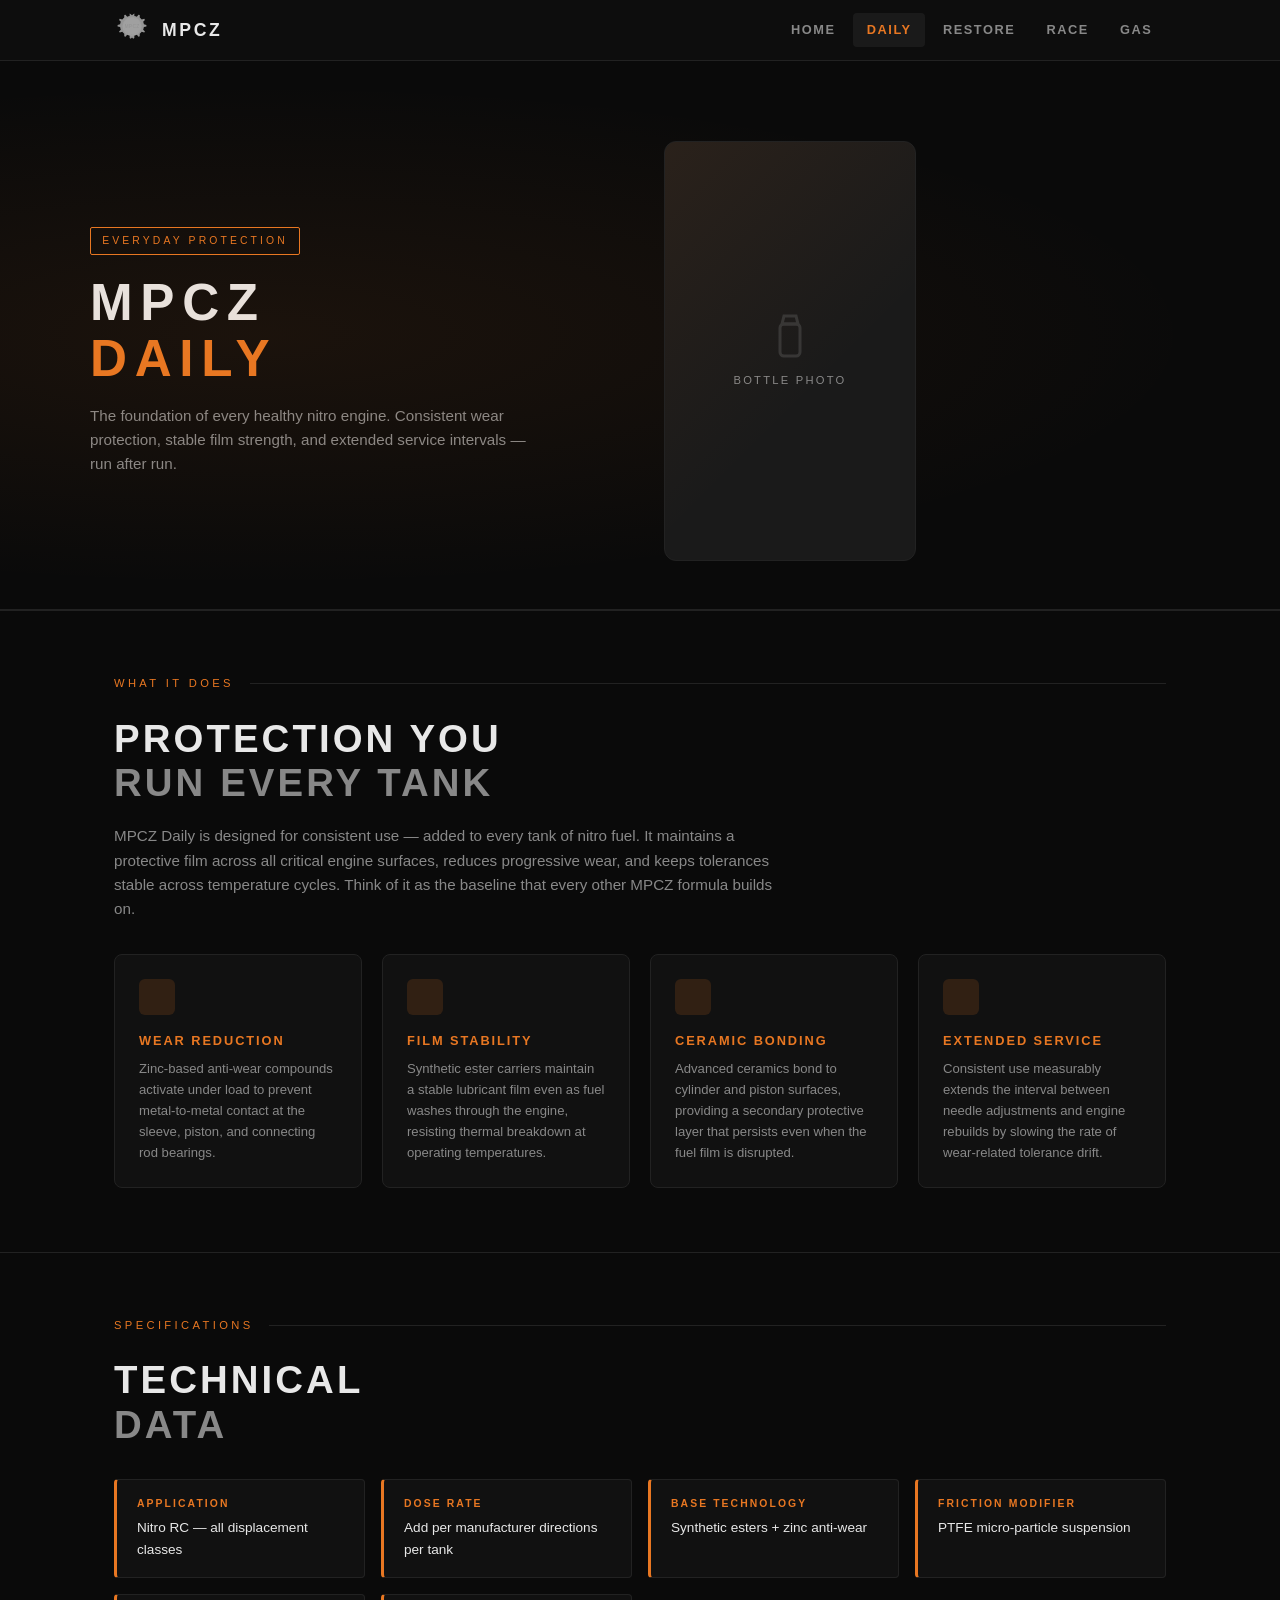
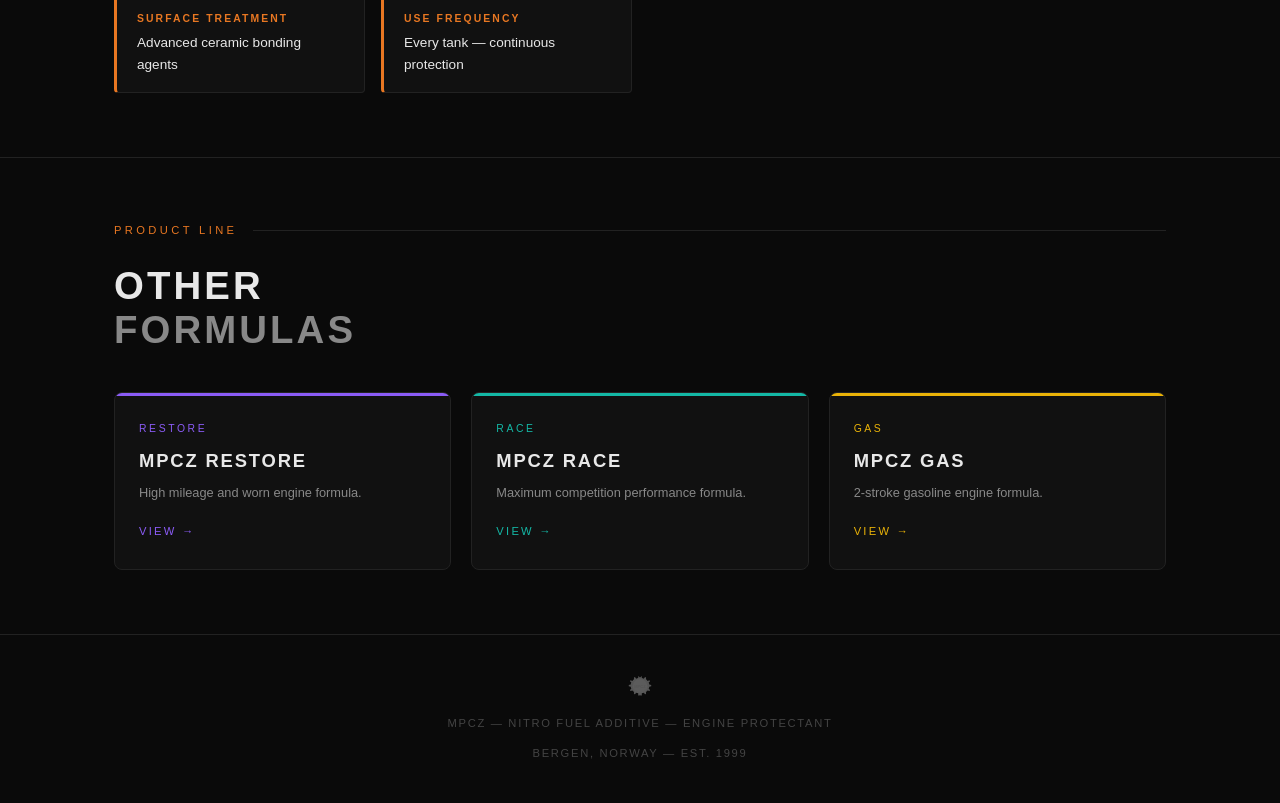
==== daily.html @ ab2b3f91 "Add files via upload" ====
<!DOCTYPE html>
<html lang="en">
<head>
  <meta charset="UTF-8">
  <meta name="viewport" content="width=device-width, initial-scale=1.0">
  <title>MPCZ Daily — Everyday Engine Protection</title>
  <link rel="stylesheet" href="style.css">
  <style>
    :root {
      --accent: #e87722;
      --page-accent-glow: rgba(232,119,34,0.08);
    }
  </style>
</head>
<body>

<nav>
  <div class="nav-inner">
    <a class="nav-logo" href="index.html">
      <img src="logo.svg" alt="MPCZ Logo">
      <span>MPCZ</span>
    </a>
    <button class="hamburger" aria-label="Menu" onclick="this.nextElementSibling.classList.toggle('open')">
      <span></span><span></span><span></span>
    </button>
    <ul class="nav-links">
      <li><a href="index.html">Home</a></li>
      <li><a href="daily.html" class="active" style="color:#e87722">Daily</a></li>
      <li><a href="restore.html">Restore</a></li>
      <li><a href="race.html">Race</a></li>
      <li><a href="gas.html">Gas</a></li>
    </ul>
  </div>
</nav>

<section class="product-hero">
  <div class="product-hero-inner">
    <div>
      <div class="product-badge">Everyday Protection</div>
      <h1>MPCZ<br><span>Daily</span></h1>
      <p class="tagline">The foundation of every healthy nitro engine. Consistent wear protection, stable film strength, and extended service intervals — run after run.</p>
    </div>
    <div class="bottle-placeholder">
      <svg xmlns="http://www.w3.org/2000/svg" width="48" height="48" viewBox="0 0 24 24" fill="none" stroke="currentColor" stroke-width="1.5">
        <path d="M9 2h6l1 4H8L9 2z"/><rect x="7" y="6" width="10" height="16" rx="2"/>
      </svg>
      <span>Bottle Photo</span>
    </div>
  </div>
</section>

<hr class="divider">

<div class="section">
  <div class="section-title">What It Does</div>
  <h2>Protection You<br><span class="dim">Run Every Tank</span></h2>
  <p class="body-text">MPCZ Daily is designed for consistent use — added to every tank of nitro fuel. It maintains a protective film across all critical engine surfaces, reduces progressive wear, and keeps tolerances stable across temperature cycles. Think of it as the baseline that every other MPCZ formula builds on.</p>

  <div class="feature-grid">
    <div class="feature-item">
      <div class="fi-icon"></div>
      <h4>Wear Reduction</h4>
      <p>Zinc-based anti-wear compounds activate under load to prevent metal-to-metal contact at the sleeve, piston, and connecting rod bearings.</p>
    </div>
    <div class="feature-item">
      <div class="fi-icon"></div>
      <h4>Film Stability</h4>
      <p>Synthetic ester carriers maintain a stable lubricant film even as fuel washes through the engine, resisting thermal breakdown at operating temperatures.</p>
    </div>
    <div class="feature-item">
      <div class="fi-icon"></div>
      <h4>Ceramic Bonding</h4>
      <p>Advanced ceramics bond to cylinder and piston surfaces, providing a secondary protective layer that persists even when the fuel film is disrupted.</p>
    </div>
    <div class="feature-item">
      <div class="fi-icon"></div>
      <h4>Extended Service</h4>
      <p>Consistent use measurably extends the interval between needle adjustments and engine rebuilds by slowing the rate of wear-related tolerance drift.</p>
    </div>
  </div>
</div>

<hr class="divider">

<div class="section">
  <div class="section-title">Specifications</div>
  <h2>Technical<br><span class="dim">Data</span></h2>
  <ul class="specs-list">
    <li><strong>Application</strong>Nitro RC — all displacement classes</li>
    <li><strong>Dose Rate</strong>Add per manufacturer directions per tank</li>
    <li><strong>Base Technology</strong>Synthetic esters + zinc anti-wear</li>
    <li><strong>Friction Modifier</strong>PTFE micro-particle suspension</li>
    <li><strong>Surface Treatment</strong>Advanced ceramic bonding agents</li>
    <li><strong>Use Frequency</strong>Every tank — continuous protection</li>
  </ul>
</div>

<hr class="divider">

<div class="section">
  <div class="section-title">Product Line</div>
  <h2>Other<br><span class="dim">Formulas</span></h2>
  <div class="products-grid">
    <a class="product-card" href="restore.html" style="--card-accent:#8b5cf6">
      <div class="product-tag">Restore</div>
      <h3>MPCZ Restore</h3>
      <p>High mileage and worn engine formula.</p>
      <div class="arrow">View &rarr;</div>
    </a>
    <a class="product-card" href="race.html" style="--card-accent:#14b8a6">
      <div class="product-tag">Race</div>
      <h3>MPCZ Race</h3>
      <p>Maximum competition performance formula.</p>
      <div class="arrow">View &rarr;</div>
    </a>
    <a class="product-card" href="gas.html" style="--card-accent:#eab308">
      <div class="product-tag">Gas</div>
      <h3>MPCZ Gas</h3>
      <p>2-stroke gasoline engine formula.</p>
      <div class="arrow">View &rarr;</div>
    </a>
  </div>
</div>

<footer>
  <div class="f-inner">
    <img src="logo.svg" alt="MPCZ">
    <p>MPCZ &mdash; Nitro Fuel Additive &mdash; Engine Protectant</p>
    <p>Bergen, Norway &mdash; Est. 1999</p>
  </div>
</footer>

</body>
</html>
---- style.css ----
/* MPCZ — Base Styles */
*, *::before, *::after { box-sizing: border-box; margin: 0; padding: 0; }

:root {
  --bg: #0a0a0a;
  --bg2: #111111;
  --bg3: #1a1a1a;
  --text: #e8e8e8;
  --muted: #888;
  --border: #222;
  --accent: #e8e8e8;
}

html { scroll-behavior: smooth; }

body {
  background: var(--bg);
  color: var(--text);
  font-family: 'Arial', sans-serif;
  line-height: 1.6;
  min-height: 100vh;
}

/* NAV */
nav {
  background: #0d0d0d;
  border-bottom: 1px solid var(--border);
  position: sticky;
  top: 0;
  z-index: 100;
  backdrop-filter: blur(8px);
}
.nav-inner {
  max-width: 1100px;
  margin: 0 auto;
  padding: 0 1.5rem;
  display: flex;
  align-items: center;
  justify-content: space-between;
  height: 60px;
}
.nav-logo {
  display: flex;
  align-items: center;
  gap: 0.75rem;
  text-decoration: none;
  color: var(--text);
}
.nav-logo img { width: 36px; height: 36px; filter: invert(1) brightness(0.7); }
.nav-logo span {
  font-size: 1.1rem;
  font-weight: 900;
  letter-spacing: 0.15em;
  text-transform: uppercase;
}
.nav-links {
  display: flex;
  gap: 0.25rem;
  list-style: none;
}
.nav-links a {
  display: block;
  padding: 0.4rem 0.85rem;
  text-decoration: none;
  color: var(--muted);
  font-size: 0.8rem;
  font-weight: 700;
  letter-spacing: 0.12em;
  text-transform: uppercase;
  border-radius: 4px;
  transition: color 0.2s, background 0.2s;
}
.nav-links a:hover, .nav-links a.active { color: var(--text); background: var(--bg3); }
.nav-links a.active { color: var(--accent); }

/* Hamburger */
.hamburger {
  display: none;
  flex-direction: column;
  gap: 5px;
  cursor: pointer;
  background: none;
  border: none;
  padding: 0.5rem;
}
.hamburger span {
  display: block;
  width: 24px;
  height: 2px;
  background: var(--text);
  transition: transform 0.3s;
}

/* HERO */
.hero {
  display: flex;
  flex-direction: column;
  align-items: center;
  justify-content: center;
  text-align: center;
  padding: 6rem 1.5rem 4rem;
  position: relative;
  overflow: hidden;
}
.hero::before {
  content: '';
  position: absolute;
  inset: 0;
  background: radial-gradient(ellipse at 50% 0%, rgba(255,255,255,0.04) 0%, transparent 70%);
  pointer-events: none;
}
.hero-logo {
  width: 160px;
  height: 160px;
  margin-bottom: 2rem;
  filter: invert(1) brightness(0.85);
}
.hero h1 {
  font-size: clamp(2.2rem, 5vw, 3.8rem);
  font-weight: 900;
  letter-spacing: 0.2em;
  text-transform: uppercase;
  line-height: 1.1;
}
.hero h1 .accent { color: var(--accent); }
.hero p {
  max-width: 540px;
  margin-top: 1rem;
  color: var(--muted);
  font-size: 0.95rem;
  letter-spacing: 0.04em;
}
.hero-sub {
  margin-top: 0.5rem;
  font-size: 0.75rem;
  letter-spacing: 0.25em;
  text-transform: uppercase;
  color: var(--muted);
}

/* SECTIONS */
.section {
  max-width: 1100px;
  margin: 0 auto;
  padding: 4rem 1.5rem;
}
.section-title {
  font-size: 0.7rem;
  letter-spacing: 0.3em;
  text-transform: uppercase;
  color: var(--accent);
  margin-bottom: 1.5rem;
  display: flex;
  align-items: center;
  gap: 1rem;
}
.section-title::after {
  content: '';
  flex: 1;
  height: 1px;
  background: var(--border);
}
h2 {
  font-size: clamp(1.6rem, 3vw, 2.4rem);
  font-weight: 900;
  letter-spacing: 0.08em;
  text-transform: uppercase;
  line-height: 1.15;
}
h2 .dim { color: var(--muted); }
.body-text {
  color: var(--muted);
  margin-top: 1.2rem;
  max-width: 680px;
  font-size: 0.95rem;
}

/* BRAND STORY */
.story-grid {
  display: grid;
  grid-template-columns: 1fr 1fr;
  gap: 2rem;
  margin-top: 2.5rem;
}
.story-card {
  background: var(--bg2);
  border: 1px solid var(--border);
  border-radius: 8px;
  padding: 1.75rem;
}
.story-card h3 {
  font-size: 0.75rem;
  letter-spacing: 0.25em;
  text-transform: uppercase;
  color: var(--accent);
  margin-bottom: 0.75rem;
}
.story-card p {
  color: var(--muted);
  font-size: 0.9rem;
  line-height: 1.7;
}

/* PRODUCTS GRID (home) */
.products-grid {
  display: grid;
  grid-template-columns: repeat(auto-fit, minmax(230px, 1fr));
  gap: 1.25rem;
  margin-top: 2.5rem;
}
.product-card {
  background: var(--bg2);
  border: 1px solid var(--border);
  border-radius: 8px;
  padding: 1.75rem 1.5rem;
  text-decoration: none;
  color: var(--text);
  transition: border-color 0.2s, transform 0.2s;
  display: block;
  position: relative;
  overflow: hidden;
}
.product-card::before {
  content: '';
  position: absolute;
  top: 0; left: 0; right: 0;
  height: 3px;
  background: var(--card-accent, #444);
  transition: height 0.2s;
}
.product-card:hover { transform: translateY(-3px); border-color: var(--card-accent, #444); }
.product-card:hover::before { height: 4px; }
.product-tag {
  font-size: 0.65rem;
  letter-spacing: 0.25em;
  text-transform: uppercase;
  color: var(--card-accent, #888);
  margin-bottom: 0.5rem;
}
.product-card h3 {
  font-size: 1.15rem;
  font-weight: 900;
  letter-spacing: 0.1em;
  text-transform: uppercase;
}
.product-card p {
  margin-top: 0.5rem;
  font-size: 0.8rem;
  color: var(--muted);
  line-height: 1.55;
}
.product-card .arrow {
  margin-top: 1.25rem;
  font-size: 0.7rem;
  letter-spacing: 0.2em;
  text-transform: uppercase;
  color: var(--card-accent, #888);
}

/* TECH SPECS */
.specs-list {
  list-style: none;
  margin-top: 2rem;
  display: grid;
  grid-template-columns: repeat(auto-fit, minmax(200px, 1fr));
  gap: 1rem;
}
.specs-list li {
  background: var(--bg2);
  border: 1px solid var(--border);
  border-left: 3px solid var(--accent);
  border-radius: 4px;
  padding: 1rem 1.25rem;
  font-size: 0.85rem;
}
.specs-list li strong {
  display: block;
  font-size: 0.65rem;
  letter-spacing: 0.2em;
  text-transform: uppercase;
  color: var(--accent);
  margin-bottom: 0.3rem;
}

/* PRODUCT PAGE HERO */
.product-hero {
  padding: 5rem 1.5rem 3rem;
  position: relative;
  overflow: hidden;
  border-bottom: 1px solid var(--border);
}
.product-hero::before {
  content: '';
  position: absolute;
  inset: 0;
  background: radial-gradient(ellipse at 20% 50%, var(--page-accent-glow, rgba(255,255,255,0.03)) 0%, transparent 65%);
  pointer-events: none;
}
.product-hero-inner {
  max-width: 1100px;
  margin: 0 auto;
  display: grid;
  grid-template-columns: 1fr 1fr;
  gap: 3rem;
  align-items: center;
}
.product-badge {
  display: inline-block;
  font-size: 0.65rem;
  letter-spacing: 0.3em;
  text-transform: uppercase;
  color: var(--accent);
  border: 1px solid var(--accent);
  border-radius: 2px;
  padding: 0.3rem 0.7rem;
  margin-bottom: 1.25rem;
}
.product-hero h1 {
  font-size: clamp(2rem, 4vw, 3.2rem);
  font-weight: 900;
  letter-spacing: 0.15em;
  text-transform: uppercase;
  line-height: 1.1;
}
.product-hero h1 span { color: var(--accent); }
.product-hero .tagline {
  margin-top: 1rem;
  font-size: 0.95rem;
  color: var(--muted);
  max-width: 440px;
}

/* BOTTLE PLACEHOLDER */
.bottle-placeholder {
  aspect-ratio: 3/5;
  max-height: 420px;
  background: var(--bg3);
  border: 1px solid var(--border);
  border-radius: 12px;
  display: flex;
  flex-direction: column;
  align-items: center;
  justify-content: center;
  gap: 0.75rem;
  color: var(--muted);
  font-size: 0.7rem;
  letter-spacing: 0.2em;
  text-transform: uppercase;
  position: relative;
  overflow: hidden;
}
.bottle-placeholder::before {
  content: '';
  position: absolute;
  inset: 0;
  background: linear-gradient(135deg, var(--page-accent-glow, rgba(255,255,255,0.02)) 0%, transparent 60%);
}
.bottle-placeholder svg { opacity: 0.25; }

/* FEATURE GRID */
.feature-grid {
  display: grid;
  grid-template-columns: repeat(auto-fit, minmax(240px, 1fr));
  gap: 1.25rem;
  margin-top: 2rem;
}
.feature-item {
  background: var(--bg2);
  border: 1px solid var(--border);
  border-radius: 8px;
  padding: 1.5rem;
}
.feature-item .fi-icon {
  width: 36px;
  height: 36px;
  border-radius: 6px;
  background: var(--accent);
  opacity: 0.15;
  margin-bottom: 1rem;
}
.feature-item h4 {
  font-size: 0.8rem;
  font-weight: 700;
  letter-spacing: 0.15em;
  text-transform: uppercase;
  margin-bottom: 0.4rem;
  color: var(--accent);
}
.feature-item p {
  font-size: 0.82rem;
  color: var(--muted);
  line-height: 1.6;
}

/* DIVIDER */
.divider {
  border: none;
  border-top: 1px solid var(--border);
  margin: 0;
}

/* FOOTER */
footer {
  border-top: 1px solid var(--border);
  padding: 2.5rem 1.5rem;
  text-align: center;
}
footer .f-inner {
  max-width: 1100px;
  margin: 0 auto;
  display: flex;
  flex-direction: column;
  align-items: center;
  gap: 0.75rem;
}
footer img { width: 28px; height: 28px; filter: invert(1) brightness(0.4); }
footer p {
  font-size: 0.7rem;
  letter-spacing: 0.15em;
  text-transform: uppercase;
  color: #444;
}

/* RESPONSIVE */
@media (max-width: 768px) {
  .hamburger { display: flex; }
  .nav-links {
    display: none;
    position: absolute;
    top: 60px;
    left: 0; right: 0;
    background: #0d0d0d;
    border-bottom: 1px solid var(--border);
    flex-direction: column;
    padding: 1rem;
    gap: 0.25rem;
  }
  .nav-links.open { display: flex; }
  .nav-links a { padding: 0.65rem 1rem; }

  .story-grid { grid-template-columns: 1fr; }
  .product-hero-inner { grid-template-columns: 1fr; }
  .bottle-placeholder { max-height: 280px; order: -1; }
}
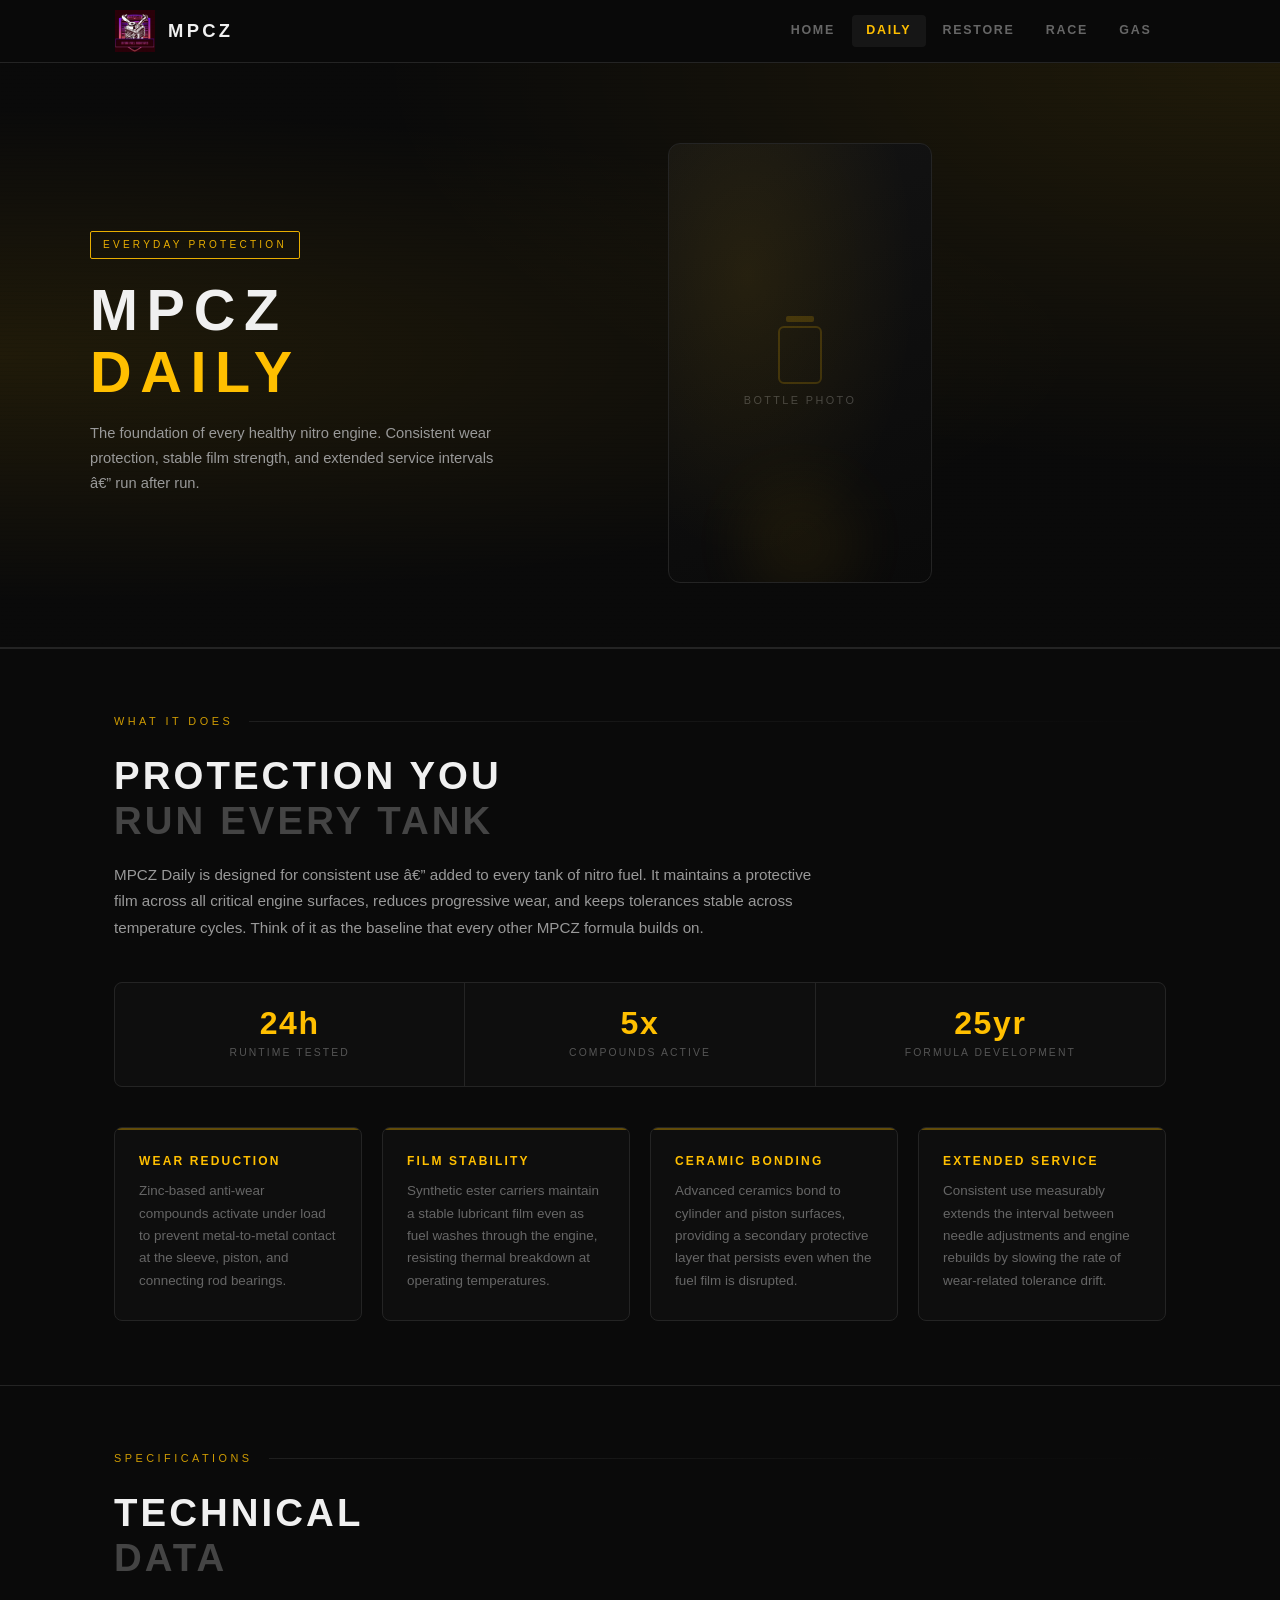
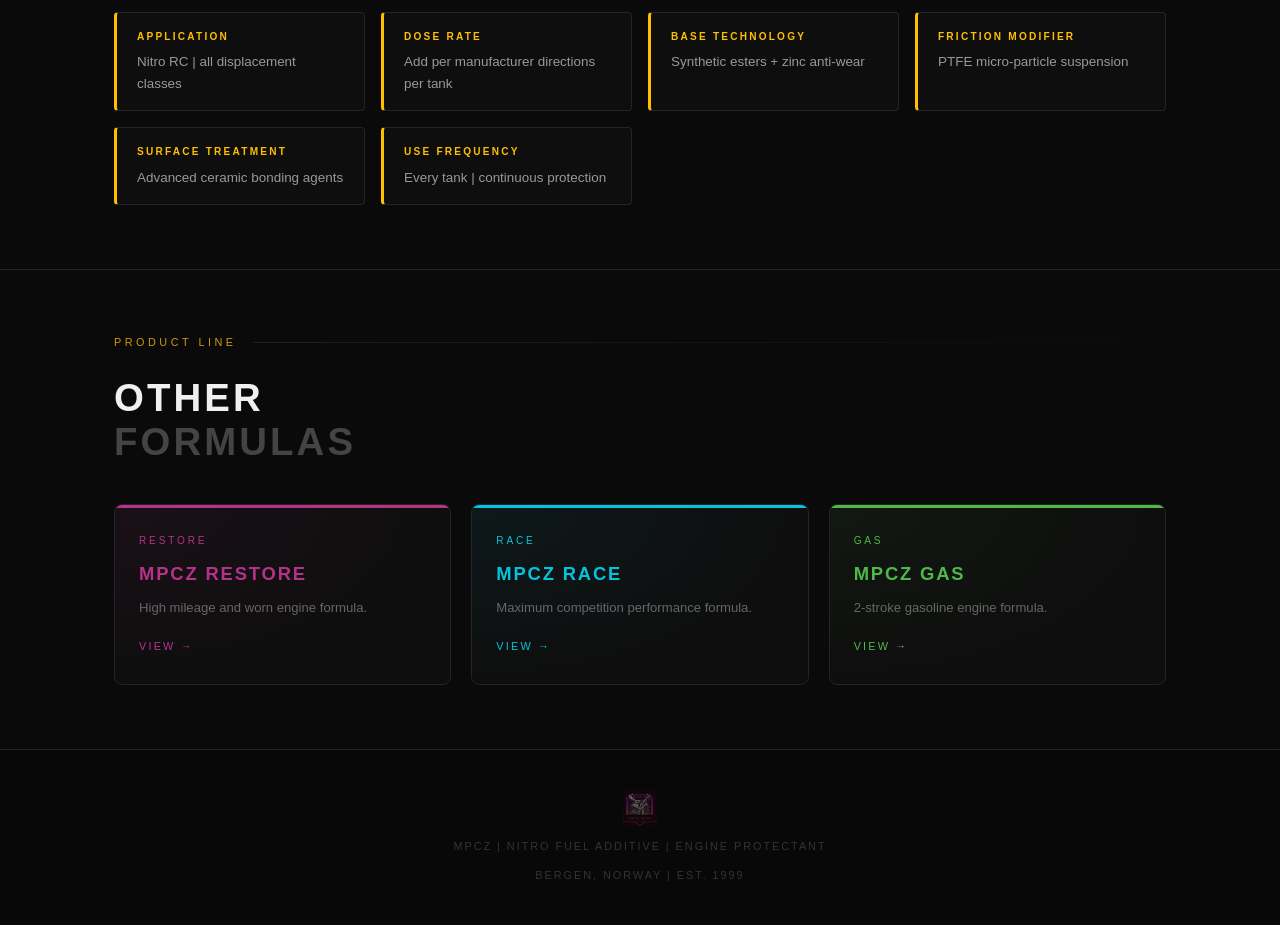
==== commit f05eb4de: "Add files via upload" ====
--- a/daily.html
+++ b/daily.html
@@ -1,14 +1,14 @@
-<!DOCTYPE html>
+﻿<!DOCTYPE html>
 <html lang="en">
 <head>
   <meta charset="UTF-8">
   <meta name="viewport" content="width=device-width, initial-scale=1.0">
-  <title>MPCZ Daily — Everyday Engine Protection</title>
+  <title>MPCZ Daily | Everyday Engine Protection</title>
   <link rel="stylesheet" href="style.css">
   <style>
     :root {
-      --accent: #e87722;
-      --page-accent-glow: rgba(232,119,34,0.08);
+      --accent: #FFBF00;
+      --page-accent-glow: rgba(255,191,0,0.09);
     }
   </style>
 </head>
@@ -25,7 +25,7 @@
     </button>
     <ul class="nav-links">
       <li><a href="index.html">Home</a></li>
-      <li><a href="daily.html" class="active" style="color:#e87722">Daily</a></li>
+      <li><a href="daily.html" class="active">Daily</a></li>
       <li><a href="restore.html">Restore</a></li>
       <li><a href="race.html">Race</a></li>
       <li><a href="gas.html">Gas</a></li>
@@ -37,14 +37,13 @@
   <div class="product-hero-inner">
     <div>
       <div class="product-badge">Everyday Protection</div>
-      <h1>MPCZ<br><span>Daily</span></h1>
-      <p class="tagline">The foundation of every healthy nitro engine. Consistent wear protection, stable film strength, and extended service intervals — run after run.</p>
+      <h1>MPCZ<br><span class="name">Daily</span></h1>
+      <p class="tagline">The foundation of every healthy nitro engine. Consistent wear protection, stable film strength, and extended service intervals â€” run after run.</p>
     </div>
     <div class="bottle-placeholder">
-      <svg xmlns="http://www.w3.org/2000/svg" width="48" height="48" viewBox="0 0 24 24" fill="none" stroke="currentColor" stroke-width="1.5">
-        <path d="M9 2h6l1 4H8L9 2z"/><rect x="7" y="6" width="10" height="16" rx="2"/>
-      </svg>
+      <div class="bp-icon"></div>
       <span>Bottle Photo</span>
+      <div class="bottle-glow"></div>
     </div>
   </div>
 </section>
@@ -54,26 +53,37 @@
 <div class="section">
   <div class="section-title">What It Does</div>
   <h2>Protection You<br><span class="dim">Run Every Tank</span></h2>
-  <p class="body-text">MPCZ Daily is designed for consistent use — added to every tank of nitro fuel. It maintains a protective film across all critical engine surfaces, reduces progressive wear, and keeps tolerances stable across temperature cycles. Think of it as the baseline that every other MPCZ formula builds on.</p>
+  <p class="body-text">MPCZ Daily is designed for consistent use â€” added to every tank of nitro fuel. It maintains a protective film across all critical engine surfaces, reduces progressive wear, and keeps tolerances stable across temperature cycles. Think of it as the baseline that every other MPCZ formula builds on.</p>
 
-  <div class="feature-grid">
+  <div class="stat-row">
+    <div class="stat-item">
+      <div class="num">24h</div>
+      <div class="label">Runtime Tested</div>
+    </div>
+    <div class="stat-item">
+      <div class="num">5x</div>
+      <div class="label">Compounds Active</div>
+    </div>
+    <div class="stat-item">
+      <div class="num">25yr</div>
+      <div class="label">Formula Development</div>
+    </div>
+  </div>
+
+  <div class="feature-grid" style="margin-top:2.5rem">
     <div class="feature-item">
-      <div class="fi-icon"></div>
       <h4>Wear Reduction</h4>
       <p>Zinc-based anti-wear compounds activate under load to prevent metal-to-metal contact at the sleeve, piston, and connecting rod bearings.</p>
     </div>
     <div class="feature-item">
-      <div class="fi-icon"></div>
       <h4>Film Stability</h4>
       <p>Synthetic ester carriers maintain a stable lubricant film even as fuel washes through the engine, resisting thermal breakdown at operating temperatures.</p>
     </div>
     <div class="feature-item">
-      <div class="fi-icon"></div>
       <h4>Ceramic Bonding</h4>
       <p>Advanced ceramics bond to cylinder and piston surfaces, providing a secondary protective layer that persists even when the fuel film is disrupted.</p>
     </div>
     <div class="feature-item">
-      <div class="fi-icon"></div>
       <h4>Extended Service</h4>
       <p>Consistent use measurably extends the interval between needle adjustments and engine rebuilds by slowing the rate of wear-related tolerance drift.</p>
     </div>
@@ -86,12 +96,12 @@
   <div class="section-title">Specifications</div>
   <h2>Technical<br><span class="dim">Data</span></h2>
   <ul class="specs-list">
-    <li><strong>Application</strong>Nitro RC — all displacement classes</li>
+    <li><strong>Application</strong>Nitro RC | all displacement classes</li>
     <li><strong>Dose Rate</strong>Add per manufacturer directions per tank</li>
     <li><strong>Base Technology</strong>Synthetic esters + zinc anti-wear</li>
     <li><strong>Friction Modifier</strong>PTFE micro-particle suspension</li>
     <li><strong>Surface Treatment</strong>Advanced ceramic bonding agents</li>
-    <li><strong>Use Frequency</strong>Every tank — continuous protection</li>
+    <li><strong>Use Frequency</strong>Every tank | continuous protection</li>
   </ul>
 </div>
 
@@ -101,19 +111,19 @@
   <div class="section-title">Product Line</div>
   <h2>Other<br><span class="dim">Formulas</span></h2>
   <div class="products-grid">
-    <a class="product-card" href="restore.html" style="--card-accent:#8b5cf6">
+    <a class="product-card" href="restore.html" style="--card-accent:#B53289;--card-accent-glow:rgba(181,50,137,0.07);--card-accent-shadow:rgba(181,50,137,0.2)">
       <div class="product-tag">Restore</div>
       <h3>MPCZ Restore</h3>
       <p>High mileage and worn engine formula.</p>
       <div class="arrow">View &rarr;</div>
     </a>
-    <a class="product-card" href="race.html" style="--card-accent:#14b8a6">
+    <a class="product-card" href="race.html" style="--card-accent:#05C3DD;--card-accent-glow:rgba(5,195,221,0.06);--card-accent-shadow:rgba(5,195,221,0.15)">
       <div class="product-tag">Race</div>
       <h3>MPCZ Race</h3>
       <p>Maximum competition performance formula.</p>
       <div class="arrow">View &rarr;</div>
     </a>
-    <a class="product-card" href="gas.html" style="--card-accent:#eab308">
+    <a class="product-card" href="gas.html" style="--card-accent:#50B848;--card-accent-glow:rgba(80,184,72,0.06);--card-accent-shadow:rgba(80,184,72,0.15)">
       <div class="product-tag">Gas</div>
       <h3>MPCZ Gas</h3>
       <p>2-stroke gasoline engine formula.</p>
@@ -125,10 +135,11 @@
 <footer>
   <div class="f-inner">
     <img src="logo.svg" alt="MPCZ">
-    <p>MPCZ &mdash; Nitro Fuel Additive &mdash; Engine Protectant</p>
-    <p>Bergen, Norway &mdash; Est. 1999</p>
+    <p>MPCZ | Nitro Fuel Additive | Engine Protectant</p>
+    <p>Bergen, Norway | Est. 1999</p>
   </div>
 </footer>
 
 </body>
 </html>
+
--- a/style.css
+++ b/style.css
@@ -4,11 +4,11 @@
 :root {
   --bg: #0a0a0a;
   --bg2: #111111;
-  --bg3: #1a1a1a;
-  --text: #e8e8e8;
-  --muted: #888;
-  --border: #222;
-  --accent: #e8e8e8;
+  --bg3: #181818;
+  --text: #f0f0f0;
+  --muted: #999;
+  --border: #242424;
+  --accent: #f0f0f0;
 }
 
 html { scroll-behavior: smooth; }
@@ -23,12 +23,12 @@
 
 /* NAV */
 nav {
-  background: #0d0d0d;
+  background: rgba(10,10,10,0.95);
   border-bottom: 1px solid var(--border);
   position: sticky;
   top: 0;
   z-index: 100;
-  backdrop-filter: blur(8px);
+  backdrop-filter: blur(12px);
 }
 .nav-inner {
   max-width: 1100px;
@@ -37,7 +37,7 @@
   display: flex;
   align-items: center;
   justify-content: space-between;
-  height: 60px;
+  height: 62px;
 }
 .nav-logo {
   display: flex;
@@ -46,32 +46,32 @@
   text-decoration: none;
   color: var(--text);
 }
-.nav-logo img { width: 36px; height: 36px; filter: invert(1) brightness(0.7); }
+.nav-logo img { width: 42px; height: 42px; object-fit: contain; }
 .nav-logo span {
-  font-size: 1.1rem;
+  font-size: 1.15rem;
   font-weight: 900;
-  letter-spacing: 0.15em;
+  letter-spacing: 0.18em;
   text-transform: uppercase;
 }
 .nav-links {
   display: flex;
-  gap: 0.25rem;
+  gap: 0.15rem;
   list-style: none;
 }
 .nav-links a {
   display: block;
-  padding: 0.4rem 0.85rem;
+  padding: 0.4rem 0.9rem;
   text-decoration: none;
-  color: var(--muted);
-  font-size: 0.8rem;
+  color: #666;
+  font-size: 0.78rem;
   font-weight: 700;
-  letter-spacing: 0.12em;
+  letter-spacing: 0.14em;
   text-transform: uppercase;
   border-radius: 4px;
   transition: color 0.2s, background 0.2s;
 }
-.nav-links a:hover, .nav-links a.active { color: var(--text); background: var(--bg3); }
-.nav-links a.active { color: var(--accent); }
+.nav-links a:hover { color: var(--text); background: #1a1a1a; }
+.nav-links a.active { color: var(--accent) !important; background: rgba(255,255,255,0.05); }
 
 /* Hamburger */
 .hamburger {
@@ -88,7 +88,7 @@
   width: 24px;
   height: 2px;
   background: var(--text);
-  transition: transform 0.3s;
+  border-radius: 2px;
 }
 
 /* HERO */
@@ -98,7 +98,7 @@
   align-items: center;
   justify-content: center;
   text-align: center;
-  padding: 6rem 1.5rem 4rem;
+  padding: 6rem 1.5rem 5rem;
   position: relative;
   overflow: hidden;
 }
@@ -106,14 +106,18 @@
   content: '';
   position: absolute;
   inset: 0;
-  background: radial-gradient(ellipse at 50% 0%, rgba(255,255,255,0.04) 0%, transparent 70%);
+  background:
+    radial-gradient(ellipse at 20% 50%, rgba(181,50,137,0.07) 0%, transparent 55%),
+    radial-gradient(ellipse at 80% 50%, rgba(5,195,221,0.07) 0%, transparent 55%),
+    radial-gradient(ellipse at 50% 100%, rgba(80,184,72,0.05) 0%, transparent 60%);
   pointer-events: none;
 }
 .hero-logo {
-  width: 160px;
-  height: 160px;
+  width: 180px;
+  height: 180px;
+  object-fit: contain;
   margin-bottom: 2rem;
-  filter: invert(1) brightness(0.85);
+  filter: drop-shadow(0 0 30px rgba(181,50,137,0.3));
 }
 .hero h1 {
   font-size: clamp(2.2rem, 5vw, 3.8rem);
@@ -132,10 +136,10 @@
 }
 .hero-sub {
   margin-top: 0.5rem;
-  font-size: 0.75rem;
-  letter-spacing: 0.25em;
-  text-transform: uppercase;
-  color: var(--muted);
+  font-size: 0.72rem;
+  letter-spacing: 0.28em;
+  text-transform: uppercase;
+  color: #555;
 }
 
 /* SECTIONS */
@@ -145,20 +149,21 @@
   padding: 4rem 1.5rem;
 }
 .section-title {
-  font-size: 0.7rem;
-  letter-spacing: 0.3em;
+  font-size: 0.68rem;
+  letter-spacing: 0.32em;
   text-transform: uppercase;
   color: var(--accent);
   margin-bottom: 1.5rem;
   display: flex;
   align-items: center;
   gap: 1rem;
+  opacity: 0.8;
 }
 .section-title::after {
   content: '';
   flex: 1;
   height: 1px;
-  background: var(--border);
+  background: linear-gradient(to right, var(--border), transparent);
 }
 h2 {
   font-size: clamp(1.6rem, 3vw, 2.4rem);
@@ -167,38 +172,49 @@
   text-transform: uppercase;
   line-height: 1.15;
 }
-h2 .dim { color: var(--muted); }
+h2 .dim { color: #444; }
 .body-text {
   color: var(--muted);
   margin-top: 1.2rem;
-  max-width: 680px;
+  max-width: 700px;
   font-size: 0.95rem;
+  line-height: 1.75;
 }
 
 /* BRAND STORY */
 .story-grid {
   display: grid;
   grid-template-columns: 1fr 1fr;
-  gap: 2rem;
+  gap: 1.25rem;
   margin-top: 2.5rem;
 }
 .story-card {
-  background: var(--bg2);
+  background: #0e0e0e;
   border: 1px solid var(--border);
   border-radius: 8px;
   padding: 1.75rem;
+  position: relative;
+  overflow: hidden;
+}
+.story-card::before {
+  content: '';
+  position: absolute;
+  top: 0; left: 0; right: 0;
+  height: 2px;
+  background: linear-gradient(to right, var(--accent), transparent);
+  opacity: 0.5;
 }
 .story-card h3 {
-  font-size: 0.75rem;
-  letter-spacing: 0.25em;
+  font-size: 0.72rem;
+  letter-spacing: 0.22em;
   text-transform: uppercase;
   color: var(--accent);
-  margin-bottom: 0.75rem;
+  margin-bottom: 0.85rem;
 }
 .story-card p {
   color: var(--muted);
-  font-size: 0.9rem;
-  line-height: 1.7;
+  font-size: 0.88rem;
+  line-height: 1.72;
 }
 
 /* PRODUCTS GRID (home) */
@@ -209,13 +225,13 @@
   margin-top: 2.5rem;
 }
 .product-card {
-  background: var(--bg2);
+  background: #0e0e0e;
   border: 1px solid var(--border);
   border-radius: 8px;
   padding: 1.75rem 1.5rem;
   text-decoration: none;
   color: var(--text);
-  transition: border-color 0.2s, transform 0.2s;
+  transition: border-color 0.25s, transform 0.25s, box-shadow 0.25s;
   display: block;
   position: relative;
   overflow: hidden;
@@ -225,36 +241,48 @@
   position: absolute;
   top: 0; left: 0; right: 0;
   height: 3px;
-  background: var(--card-accent, #444);
+  background: var(--card-accent, #333);
   transition: height 0.2s;
 }
-.product-card:hover { transform: translateY(-3px); border-color: var(--card-accent, #444); }
+.product-card::after {
+  content: '';
+  position: absolute;
+  inset: 0;
+  background: radial-gradient(ellipse at top left, var(--card-accent-glow, rgba(255,255,255,0.02)), transparent 70%);
+  pointer-events: none;
+}
+.product-card:hover {
+  transform: translateY(-4px);
+  border-color: var(--card-accent, #333);
+  box-shadow: 0 8px 32px var(--card-accent-shadow, rgba(0,0,0,0.5));
+}
 .product-card:hover::before { height: 4px; }
 .product-tag {
-  font-size: 0.65rem;
-  letter-spacing: 0.25em;
+  font-size: 0.63rem;
+  letter-spacing: 0.28em;
   text-transform: uppercase;
   color: var(--card-accent, #888);
-  margin-bottom: 0.5rem;
+  margin-bottom: 0.6rem;
 }
 .product-card h3 {
   font-size: 1.15rem;
   font-weight: 900;
   letter-spacing: 0.1em;
   text-transform: uppercase;
+  color: var(--card-accent, var(--text));
 }
 .product-card p {
-  margin-top: 0.5rem;
-  font-size: 0.8rem;
-  color: var(--muted);
-  line-height: 1.55;
+  margin-top: 0.6rem;
+  font-size: 0.82rem;
+  color: #666;
+  line-height: 1.58;
 }
 .product-card .arrow {
   margin-top: 1.25rem;
-  font-size: 0.7rem;
+  font-size: 0.68rem;
   letter-spacing: 0.2em;
   text-transform: uppercase;
-  color: var(--card-accent, #888);
+  color: var(--card-accent, #555);
 }
 
 /* TECH SPECS */
@@ -266,25 +294,27 @@
   gap: 1rem;
 }
 .specs-list li {
-  background: var(--bg2);
+  background: #0e0e0e;
   border: 1px solid var(--border);
   border-left: 3px solid var(--accent);
   border-radius: 4px;
   padding: 1rem 1.25rem;
-  font-size: 0.85rem;
+  font-size: 0.84rem;
+  color: var(--muted);
+  line-height: 1.6;
 }
 .specs-list li strong {
   display: block;
-  font-size: 0.65rem;
-  letter-spacing: 0.2em;
+  font-size: 0.63rem;
+  letter-spacing: 0.22em;
   text-transform: uppercase;
   color: var(--accent);
-  margin-bottom: 0.3rem;
+  margin-bottom: 0.4rem;
 }
 
 /* PRODUCT PAGE HERO */
 .product-hero {
-  padding: 5rem 1.5rem 3rem;
+  padding: 5rem 1.5rem 4rem;
   position: relative;
   overflow: hidden;
   border-bottom: 1px solid var(--border);
@@ -293,48 +323,69 @@
   content: '';
   position: absolute;
   inset: 0;
-  background: radial-gradient(ellipse at 20% 50%, var(--page-accent-glow, rgba(255,255,255,0.03)) 0%, transparent 65%);
+  background:
+    radial-gradient(ellipse at 0% 50%, var(--page-accent-glow, rgba(255,255,255,0.03)) 0%, transparent 60%),
+    radial-gradient(ellipse at 100% 0%, var(--page-accent-glow, rgba(255,255,255,0.02)) 0%, transparent 50%);
   pointer-events: none;
+}
+/* Horizontal scanline texture */
+.product-hero::after {
+  content: '';
+  position: absolute;
+  inset: 0;
+  background-image: repeating-linear-gradient(
+    0deg,
+    transparent,
+    transparent 3px,
+    rgba(0,0,0,0.15) 3px,
+    rgba(0,0,0,0.15) 4px
+  );
+  pointer-events: none;
+  opacity: 0.4;
 }
 .product-hero-inner {
   max-width: 1100px;
   margin: 0 auto;
   display: grid;
   grid-template-columns: 1fr 1fr;
-  gap: 3rem;
-  align-items: center;
+  gap: 3.5rem;
+  align-items: center;
+  position: relative;
+  z-index: 1;
 }
 .product-badge {
   display: inline-block;
-  font-size: 0.65rem;
-  letter-spacing: 0.3em;
+  font-size: 0.63rem;
+  letter-spacing: 0.32em;
   text-transform: uppercase;
   color: var(--accent);
   border: 1px solid var(--accent);
   border-radius: 2px;
-  padding: 0.3rem 0.7rem;
+  padding: 0.3rem 0.75rem;
   margin-bottom: 1.25rem;
+  opacity: 0.9;
 }
 .product-hero h1 {
-  font-size: clamp(2rem, 4vw, 3.2rem);
+  font-size: clamp(2.2rem, 4.5vw, 3.6rem);
   font-weight: 900;
   letter-spacing: 0.15em;
   text-transform: uppercase;
-  line-height: 1.1;
-}
-.product-hero h1 span { color: var(--accent); }
+  line-height: 1.08;
+}
+.product-hero h1 .name { color: var(--accent); }
 .product-hero .tagline {
-  margin-top: 1rem;
-  font-size: 0.95rem;
+  margin-top: 1.1rem;
+  font-size: 0.92rem;
   color: var(--muted);
-  max-width: 440px;
+  max-width: 420px;
+  line-height: 1.7;
 }
 
 /* BOTTLE PLACEHOLDER */
 .bottle-placeholder {
   aspect-ratio: 3/5;
-  max-height: 420px;
-  background: var(--bg3);
+  max-height: 440px;
+  background: linear-gradient(160deg, #131313 0%, #0a0a0a 100%);
   border: 1px solid var(--border);
   border-radius: 12px;
   display: flex;
@@ -342,9 +393,9 @@
   align-items: center;
   justify-content: center;
   gap: 0.75rem;
-  color: var(--muted);
-  font-size: 0.7rem;
-  letter-spacing: 0.2em;
+  color: #444;
+  font-size: 0.68rem;
+  letter-spacing: 0.22em;
   text-transform: uppercase;
   position: relative;
   overflow: hidden;
@@ -353,9 +404,44 @@
   content: '';
   position: absolute;
   inset: 0;
-  background: linear-gradient(135deg, var(--page-accent-glow, rgba(255,255,255,0.02)) 0%, transparent 60%);
-}
-.bottle-placeholder svg { opacity: 0.25; }
+  background: radial-gradient(ellipse at 30% 30%, var(--page-accent-glow, rgba(255,255,255,0.03)), transparent 65%);
+}
+.bottle-placeholder .bp-icon {
+  width: 64px;
+  height: 64px;
+  opacity: 0.18;
+  position: relative;
+}
+.bottle-placeholder .bp-icon::before {
+  content: '';
+  display: block;
+  width: 28px;
+  height: 6px;
+  background: var(--accent);
+  border-radius: 2px;
+  margin: 0 auto 4px;
+}
+.bottle-placeholder .bp-icon::after {
+  content: '';
+  display: block;
+  width: 44px;
+  height: 58px;
+  border: 2px solid var(--accent);
+  border-radius: 6px;
+  margin: 0 auto;
+}
+.bottle-glow {
+  position: absolute;
+  bottom: -20px;
+  left: 50%;
+  transform: translateX(-50%);
+  width: 120px;
+  height: 120px;
+  border-radius: 50%;
+  background: var(--accent);
+  opacity: 0.06;
+  filter: blur(30px);
+}
 
 /* FEATURE GRID */
 .feature-grid {
@@ -365,31 +451,66 @@
   margin-top: 2rem;
 }
 .feature-item {
-  background: var(--bg2);
+  background: #0e0e0e;
   border: 1px solid var(--border);
   border-radius: 8px;
+  padding: 1.5rem 1.5rem 1.75rem;
+  position: relative;
+  overflow: hidden;
+  transition: border-color 0.2s;
+}
+.feature-item:hover { border-color: var(--accent); }
+.feature-item::before {
+  content: '';
+  position: absolute;
+  top: 0; left: 0; right: 0;
+  height: 2px;
+  background: var(--accent);
+  opacity: 0.35;
+}
+.feature-item h4 {
+  font-size: 0.75rem;
+  font-weight: 700;
+  letter-spacing: 0.18em;
+  text-transform: uppercase;
+  margin-bottom: 0.6rem;
+  color: var(--accent);
+}
+.feature-item p {
+  font-size: 0.84rem;
+  color: #666;
+  line-height: 1.66;
+}
+
+/* STAT ROW */
+.stat-row {
+  display: grid;
+  grid-template-columns: repeat(3, 1fr);
+  gap: 1px;
+  background: var(--border);
+  border: 1px solid var(--border);
+  border-radius: 8px;
+  overflow: hidden;
+  margin-top: 2.5rem;
+}
+.stat-item {
+  background: #0e0e0e;
   padding: 1.5rem;
-}
-.feature-item .fi-icon {
-  width: 36px;
-  height: 36px;
-  border-radius: 6px;
-  background: var(--accent);
-  opacity: 0.15;
-  margin-bottom: 1rem;
-}
-.feature-item h4 {
-  font-size: 0.8rem;
-  font-weight: 700;
-  letter-spacing: 0.15em;
-  text-transform: uppercase;
-  margin-bottom: 0.4rem;
+  text-align: center;
+}
+.stat-item .num {
+  font-size: 2rem;
+  font-weight: 900;
+  letter-spacing: 0.05em;
   color: var(--accent);
-}
-.feature-item p {
-  font-size: 0.82rem;
-  color: var(--muted);
-  line-height: 1.6;
+  line-height: 1;
+}
+.stat-item .label {
+  font-size: 0.65rem;
+  letter-spacing: 0.2em;
+  text-transform: uppercase;
+  color: #555;
+  margin-top: 0.4rem;
 }
 
 /* DIVIDER */
@@ -404,6 +525,7 @@
   border-top: 1px solid var(--border);
   padding: 2.5rem 1.5rem;
   text-align: center;
+  background: #080808;
 }
 footer .f-inner {
   max-width: 1100px;
@@ -413,12 +535,12 @@
   align-items: center;
   gap: 0.75rem;
 }
-footer img { width: 28px; height: 28px; filter: invert(1) brightness(0.4); }
+footer img { width: 36px; height: 36px; object-fit: contain; opacity: 0.35; }
 footer p {
-  font-size: 0.7rem;
-  letter-spacing: 0.15em;
-  text-transform: uppercase;
-  color: #444;
+  font-size: 0.68rem;
+  letter-spacing: 0.18em;
+  text-transform: uppercase;
+  color: #333;
 }
 
 /* RESPONSIVE */
@@ -427,18 +549,18 @@
   .nav-links {
     display: none;
     position: absolute;
-    top: 60px;
+    top: 62px;
     left: 0; right: 0;
-    background: #0d0d0d;
+    background: rgba(10,10,10,0.98);
     border-bottom: 1px solid var(--border);
     flex-direction: column;
     padding: 1rem;
     gap: 0.25rem;
   }
   .nav-links.open { display: flex; }
-  .nav-links a { padding: 0.65rem 1rem; }
-
+  .nav-links a { padding: 0.7rem 1rem; }
   .story-grid { grid-template-columns: 1fr; }
   .product-hero-inner { grid-template-columns: 1fr; }
-  .bottle-placeholder { max-height: 280px; order: -1; }
-}
+  .bottle-placeholder { max-height: 260px; order: -1; aspect-ratio: 2/1; }
+  .stat-row { grid-template-columns: 1fr; }
+}
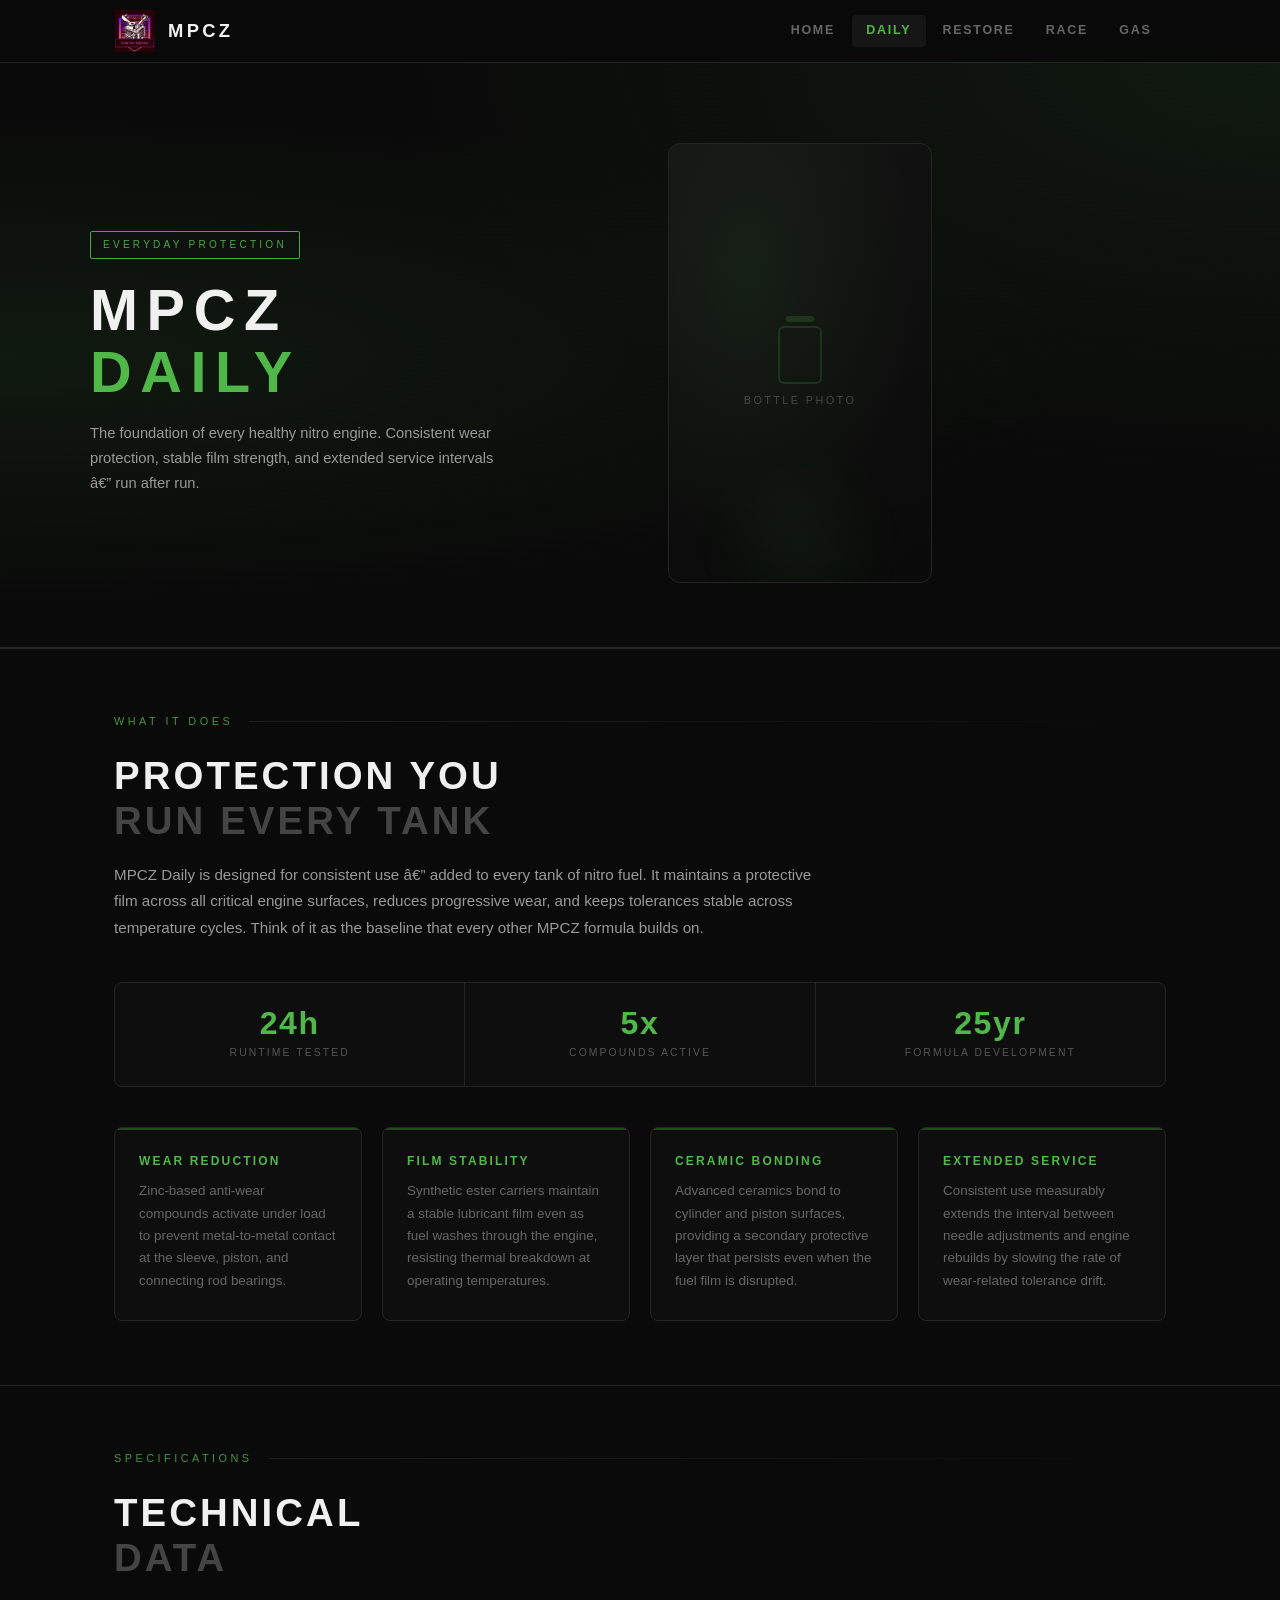
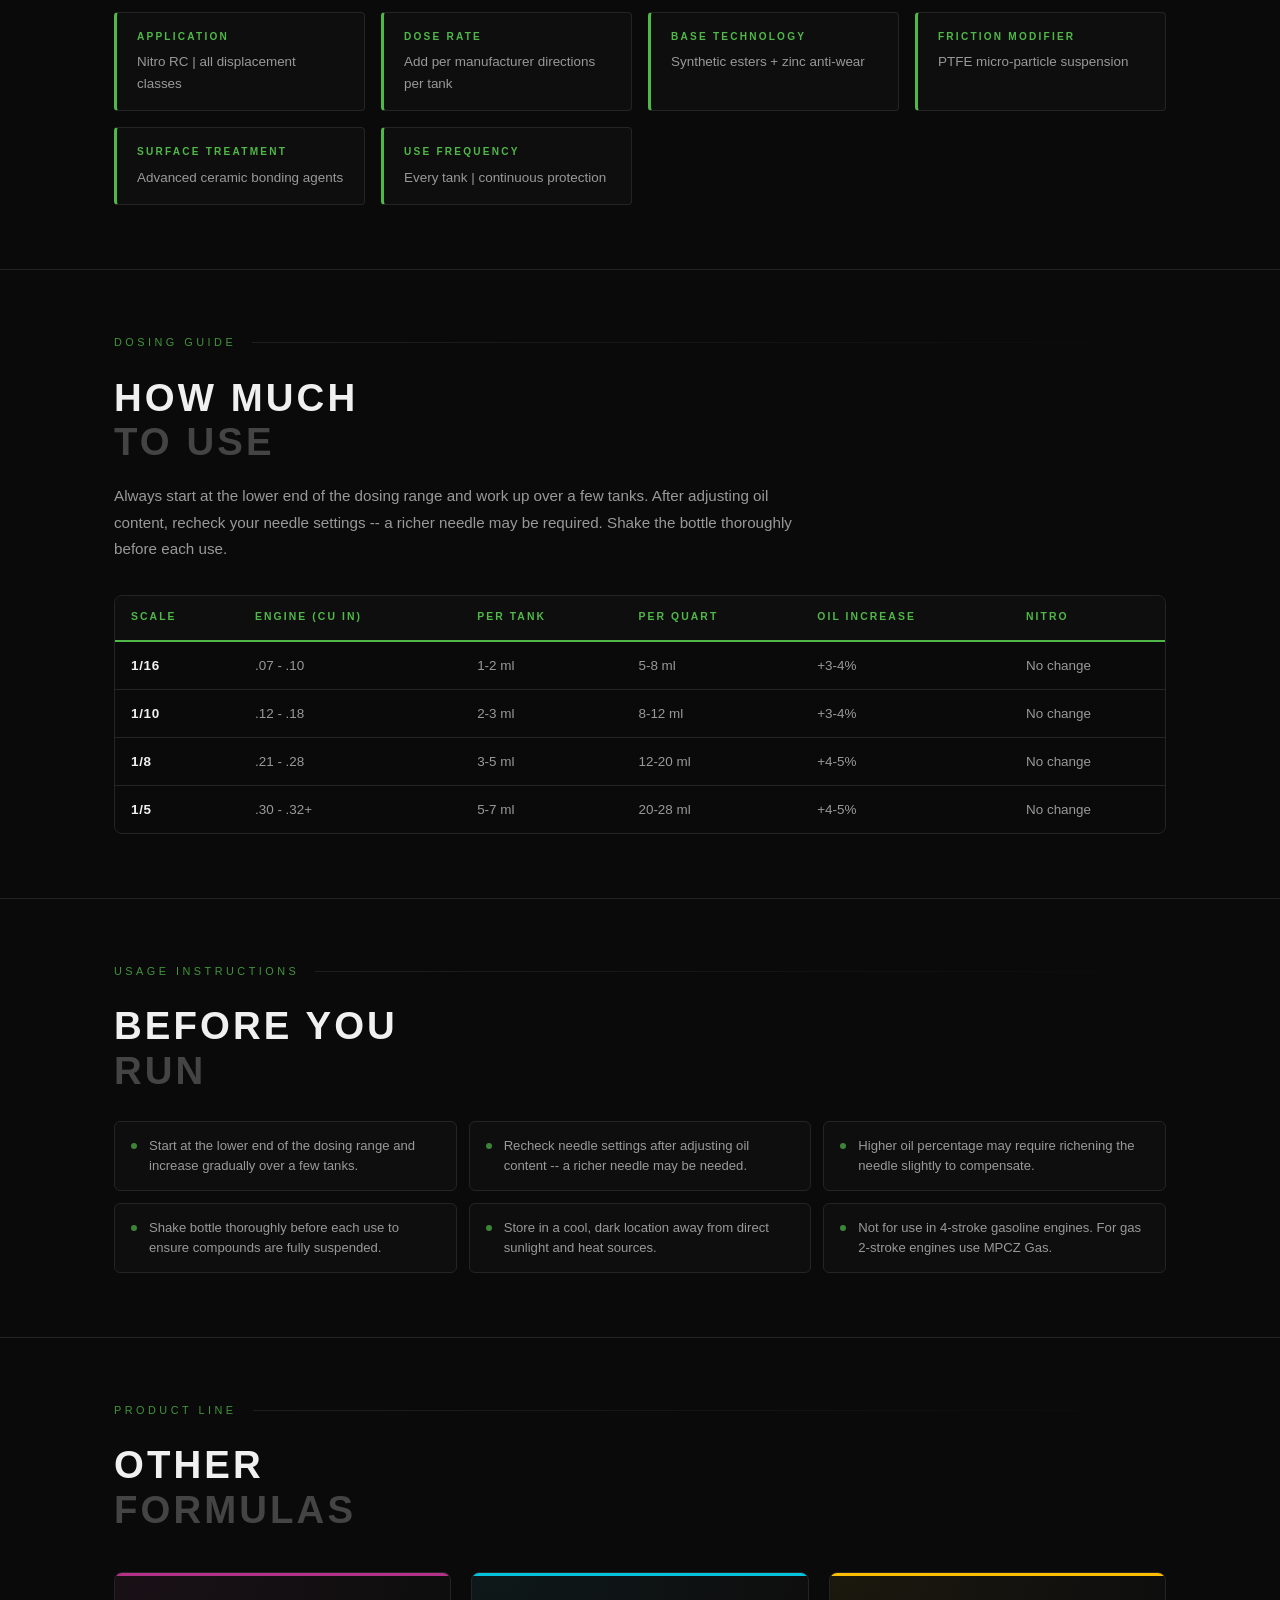
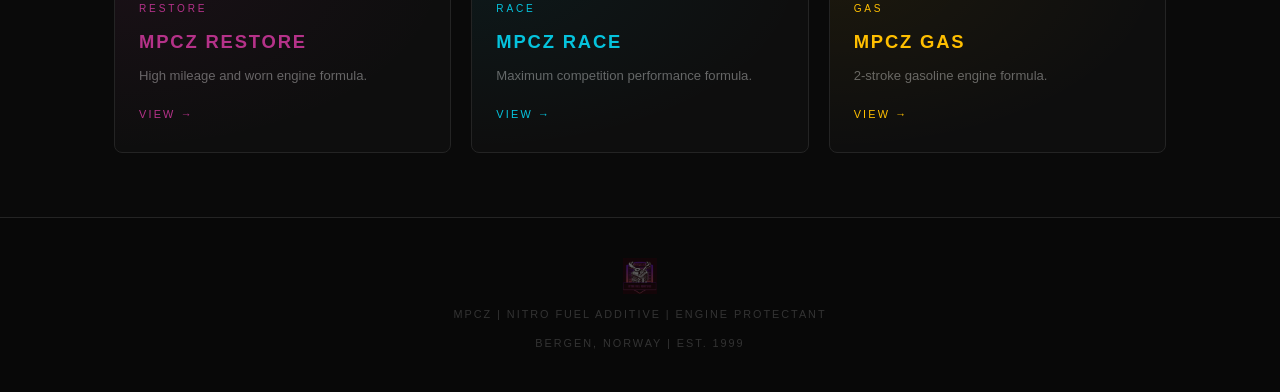
==== commit ccb571fc: "Add files via upload" ====
--- a/daily.html
+++ b/daily.html
@@ -7,8 +7,8 @@
   <link rel="stylesheet" href="style.css">
   <style>
     :root {
-      --accent: #FFBF00;
-      --page-accent-glow: rgba(255,191,0,0.09);
+      --accent: #50B848;
+      --page-accent-glow: rgba(80,184,72,0.09);
     }
   </style>
 </head>
@@ -105,6 +105,53 @@
   </ul>
 </div>
 
+
+<hr class="divider">
+
+<!-- Dosing Guide -->
+<div class="section">
+  <div class="section-title">Dosing Guide</div>
+  <h2>How Much<br><span class="dim">To Use</span></h2>
+  <p class="body-text">Always start at the lower end of the dosing range and work up over a few tanks. After adjusting oil content, recheck your needle settings -- a richer needle may be required. Shake the bottle thoroughly before each use.</p>
+
+  <div class="dose-table-wrap">
+    <table class="dose-table">
+      <thead>
+        <tr>
+          <th>Scale</th>
+          <th>Engine (cu in)</th>
+          <th>Per Tank</th>
+          <th>Per Quart</th>
+          <th>Oil Increase</th>
+          <th>Nitro</th>
+        </tr>
+      </thead>
+      <tbody>
+        <tr><td>1/16</td><td>.07 - .10</td><td>1-2 ml</td><td>5-8 ml</td><td>+3-4%</td><td>No change</td></tr>
+        <tr><td>1/10</td><td>.12 - .18</td><td>2-3 ml</td><td>8-12 ml</td><td>+3-4%</td><td>No change</td></tr>
+        <tr><td>1/8</td><td>.21 - .28</td><td>3-5 ml</td><td>12-20 ml</td><td>+4-5%</td><td>No change</td></tr>
+        <tr><td>1/5</td><td>.30 - .32+</td><td>5-7 ml</td><td>20-28 ml</td><td>+4-5%</td><td>No change</td></tr>
+      </tbody>
+    </table>
+  </div>
+</div>
+
+<hr class="divider">
+
+<!-- Usage Notes -->
+<div class="section">
+  <div class="section-title">Usage Instructions</div>
+  <h2>Before You<br><span class="dim">Run</span></h2>
+  <div class="usage-grid">
+    <div class="usage-item">Start at the lower end of the dosing range and increase gradually over a few tanks.</div>
+    <div class="usage-item">Recheck needle settings after adjusting oil content -- a richer needle may be needed.</div>
+    <div class="usage-item">Higher oil percentage may require richening the needle slightly to compensate.</div>
+    <div class="usage-item">Shake bottle thoroughly before each use to ensure compounds are fully suspended.</div>
+    <div class="usage-item">Store in a cool, dark location away from direct sunlight and heat sources.</div>
+    <div class="usage-item">Not for use in 4-stroke gasoline engines. For gas 2-stroke engines use MPCZ Gas.</div>
+  </div>
+</div>
+
 <hr class="divider">
 
 <div class="section">
@@ -123,7 +170,7 @@
       <p>Maximum competition performance formula.</p>
       <div class="arrow">View &rarr;</div>
     </a>
-    <a class="product-card" href="gas.html" style="--card-accent:#50B848;--card-accent-glow:rgba(80,184,72,0.06);--card-accent-shadow:rgba(80,184,72,0.15)">
+    <a class="product-card" href="gas.html" style="--card-accent:#FFBF00;--card-accent-glow:rgba(255,191,0,0.06);--card-accent-shadow:rgba(255,191,0,0.15)">
       <div class="product-tag">Gas</div>
       <h3>MPCZ Gas</h3>
       <p>2-stroke gasoline engine formula.</p>
@@ -143,3 +190,5 @@
 </body>
 </html>
 
+
+
--- a/style.css
+++ b/style.css
@@ -511,6 +511,92 @@
   text-transform: uppercase;
   color: #555;
   margin-top: 0.4rem;
+}
+
+/* DOSING TABLE */
+.dose-table-wrap {
+  overflow-x: auto;
+  margin-top: 2rem;
+  border: 1px solid var(--border);
+  border-radius: 8px;
+}
+.dose-table {
+  width: 100%;
+  border-collapse: collapse;
+  font-size: 0.84rem;
+  min-width: 520px;
+}
+.dose-table thead tr {
+  background: #0e0e0e;
+  border-bottom: 2px solid var(--accent);
+}
+.dose-table thead th {
+  padding: 0.85rem 1rem;
+  text-align: left;
+  font-size: 0.65rem;
+  letter-spacing: 0.2em;
+  text-transform: uppercase;
+  color: var(--accent);
+  font-weight: 700;
+  white-space: nowrap;
+}
+.dose-table tbody tr {
+  border-bottom: 1px solid var(--border);
+  transition: background 0.15s;
+}
+.dose-table tbody tr:last-child { border-bottom: none; }
+.dose-table tbody tr:hover { background: #111; }
+.dose-table tbody td {
+  padding: 0.8rem 1rem;
+  color: var(--muted);
+  white-space: nowrap;
+}
+.dose-table tbody td:first-child {
+  color: var(--text);
+  font-weight: 700;
+  letter-spacing: 0.05em;
+}
+.dose-table .tag-pill {
+  display: inline-block;
+  font-size: 0.63rem;
+  letter-spacing: 0.15em;
+  text-transform: uppercase;
+  padding: 0.15rem 0.5rem;
+  border-radius: 2px;
+  border: 1px solid currentColor;
+  color: var(--accent);
+  opacity: 0.8;
+}
+
+/* USAGE NOTES */
+.usage-grid {
+  display: grid;
+  grid-template-columns: repeat(auto-fit, minmax(260px, 1fr));
+  gap: 0.75rem;
+  margin-top: 1.75rem;
+}
+.usage-item {
+  display: flex;
+  align-items: flex-start;
+  gap: 0.75rem;
+  background: #0e0e0e;
+  border: 1px solid var(--border);
+  border-radius: 6px;
+  padding: 0.9rem 1rem;
+  font-size: 0.82rem;
+  color: var(--muted);
+  line-height: 1.5;
+}
+.usage-item::before {
+  content: '';
+  display: block;
+  width: 6px;
+  height: 6px;
+  min-width: 6px;
+  border-radius: 50%;
+  background: var(--accent);
+  margin-top: 0.4rem;
+  opacity: 0.7;
 }
 
 /* DIVIDER */
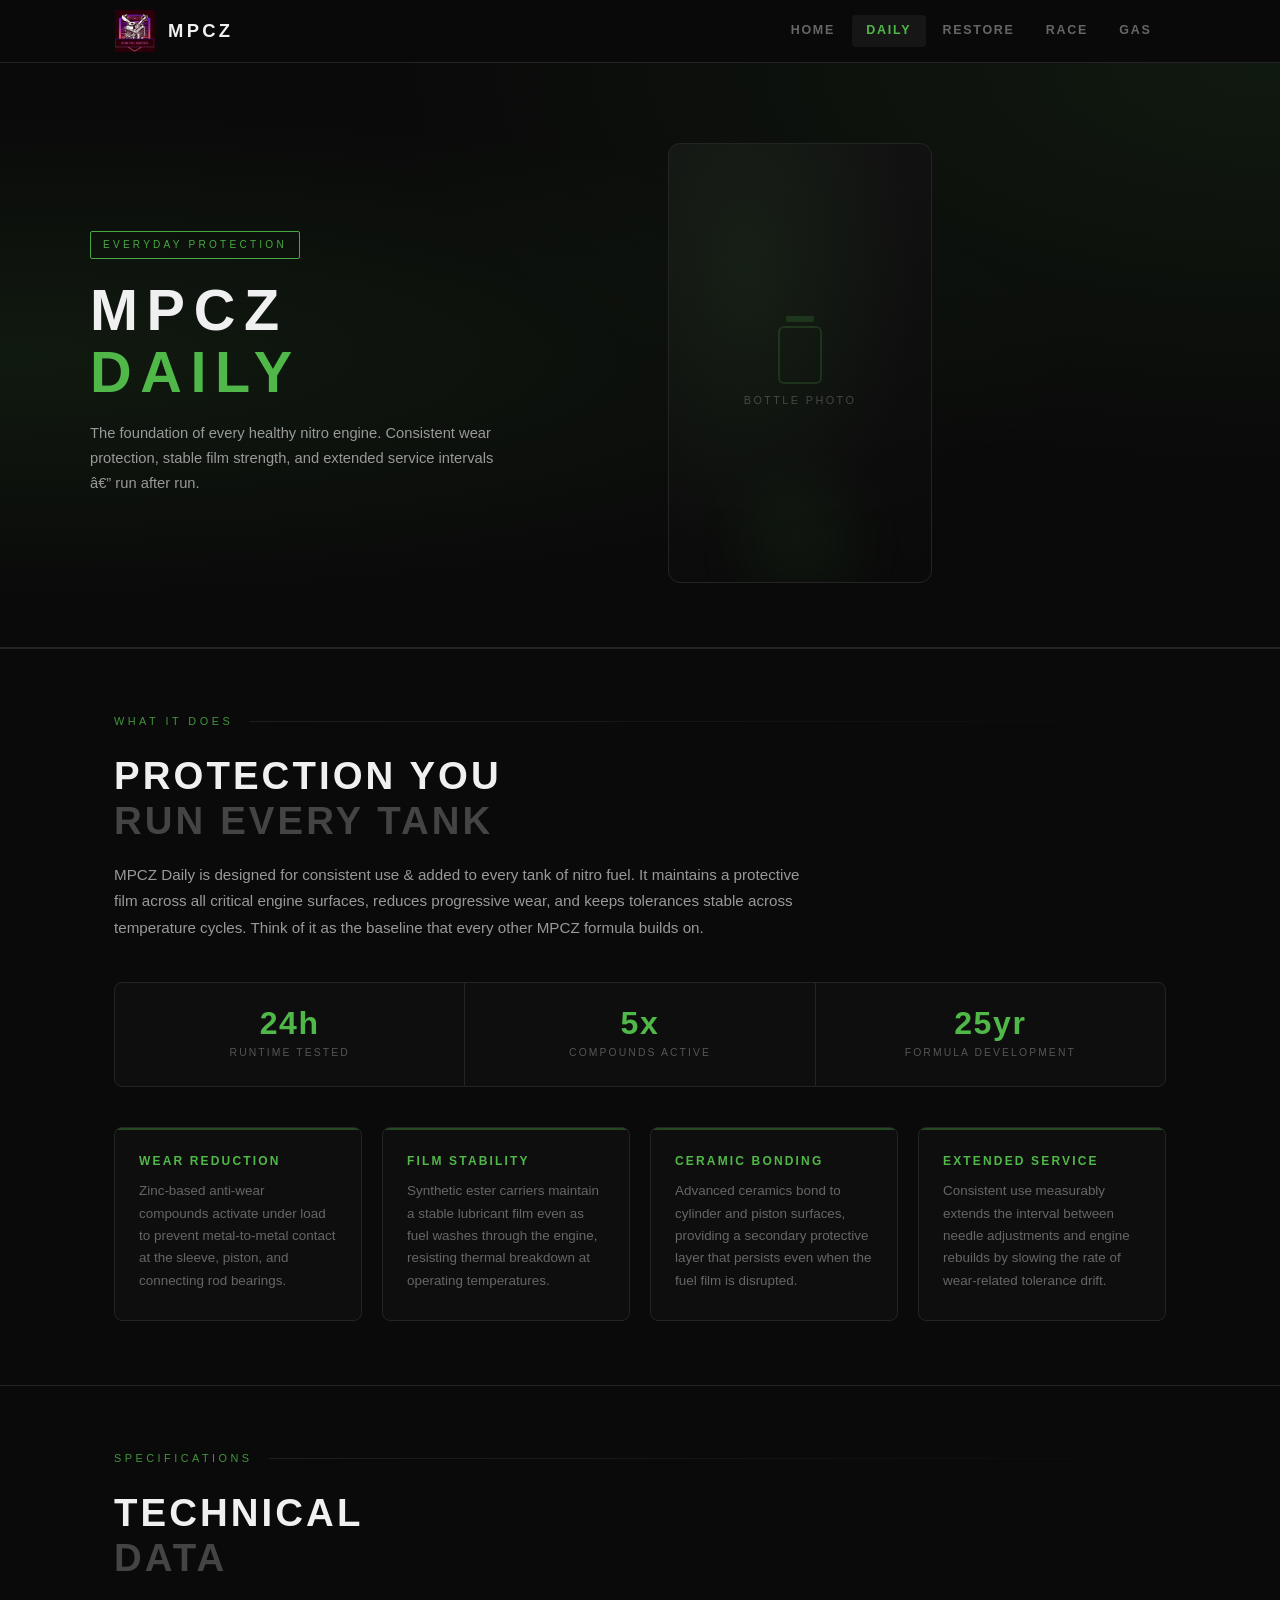
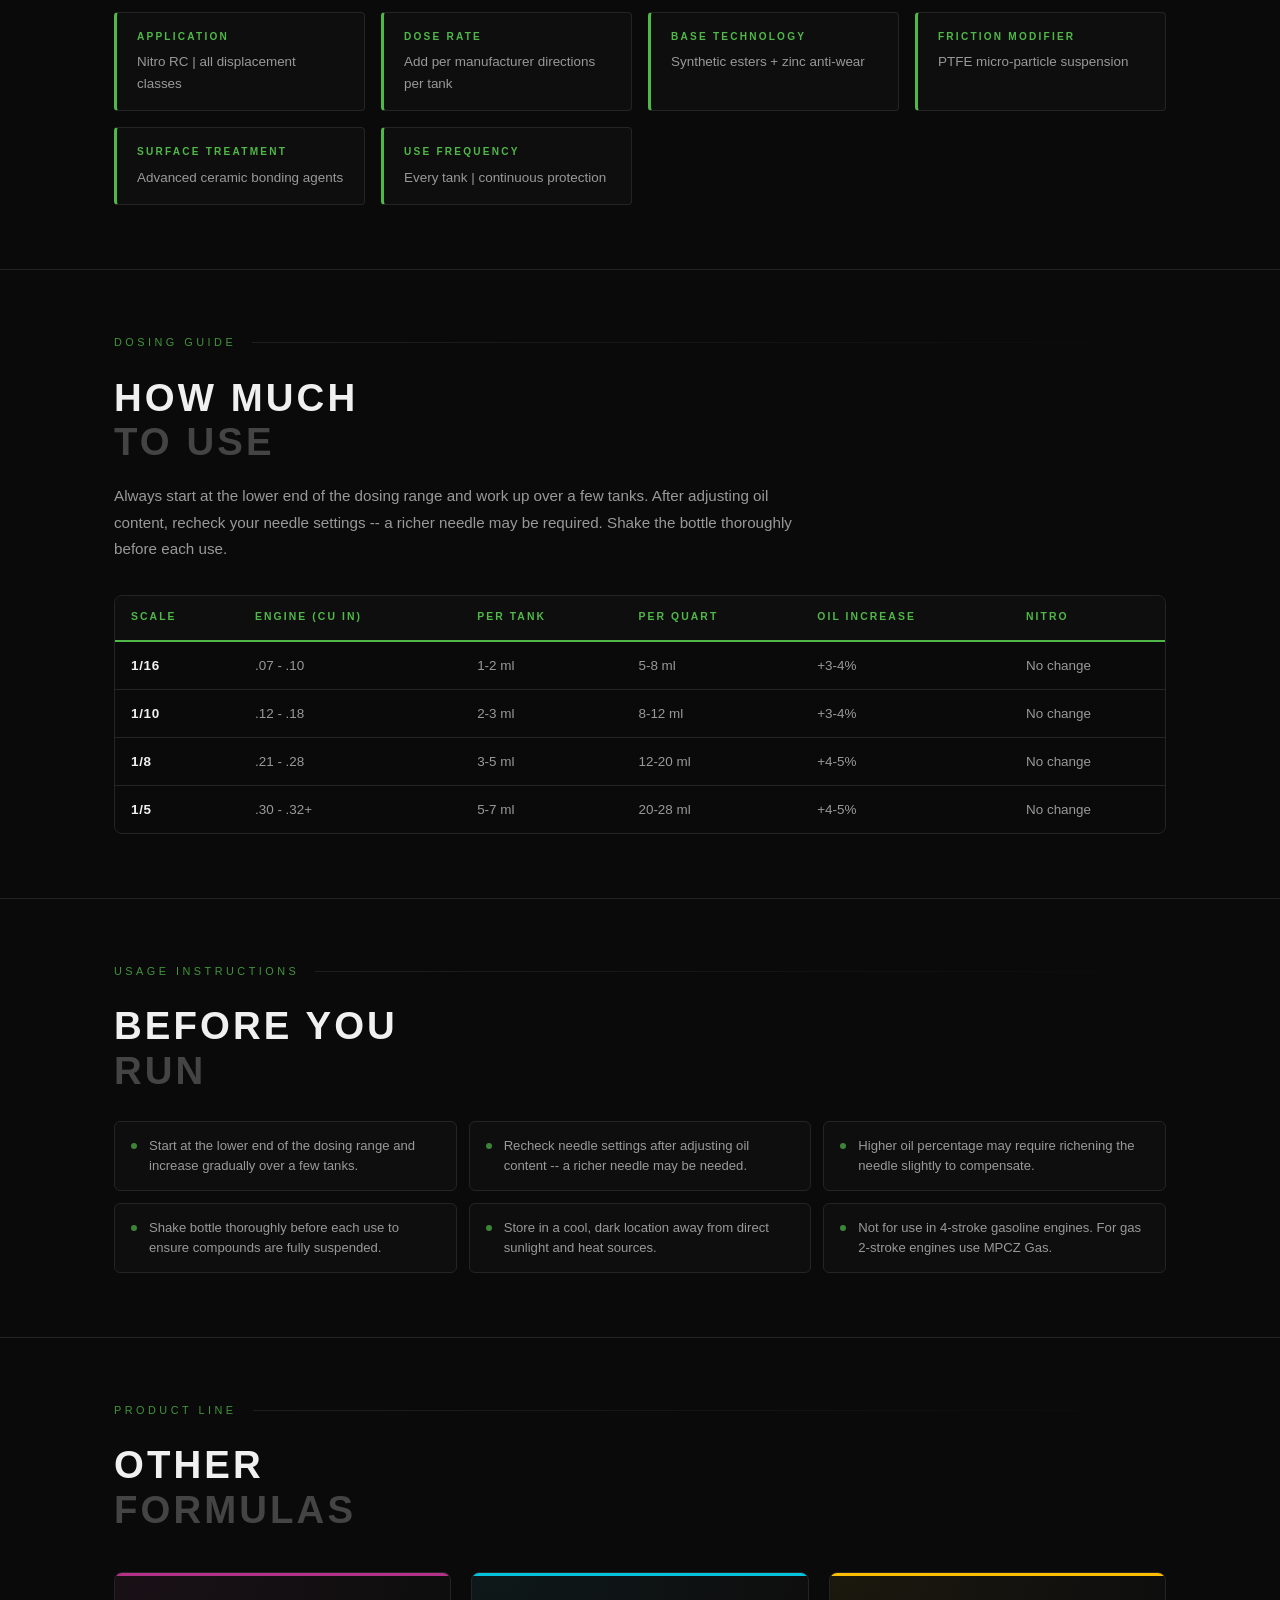
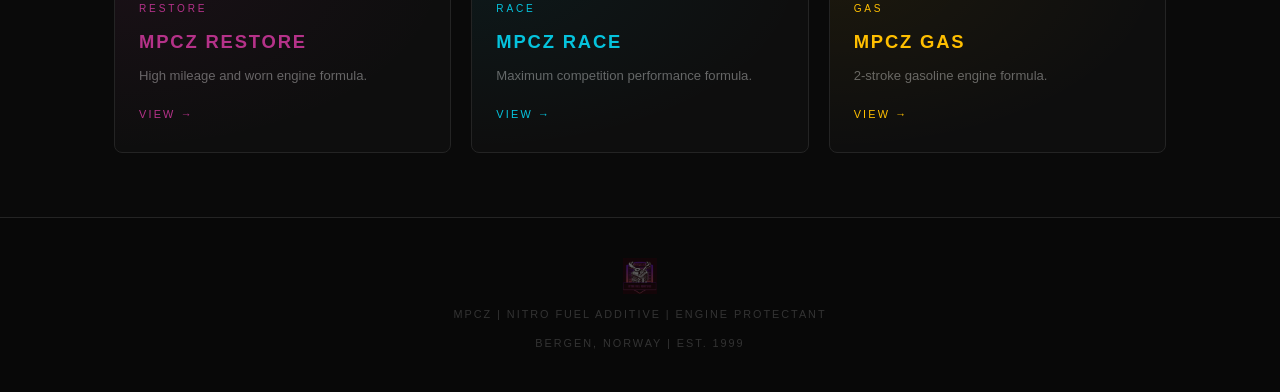
==== commit 429822cc: "Update daily.html" ====
--- a/daily.html
+++ b/daily.html
@@ -1,194 +1,194 @@
-﻿<!DOCTYPE html>
-<html lang="en">
-<head>
-  <meta charset="UTF-8">
-  <meta name="viewport" content="width=device-width, initial-scale=1.0">
-  <title>MPCZ Daily | Everyday Engine Protection</title>
-  <link rel="stylesheet" href="style.css">
-  <style>
-    :root {
-      --accent: #50B848;
-      --page-accent-glow: rgba(80,184,72,0.09);
-    }
-  </style>
-</head>
-<body>
-
-<nav>
-  <div class="nav-inner">
-    <a class="nav-logo" href="index.html">
-      <img src="logo.svg" alt="MPCZ Logo">
-      <span>MPCZ</span>
-    </a>
-    <button class="hamburger" aria-label="Menu" onclick="this.nextElementSibling.classList.toggle('open')">
-      <span></span><span></span><span></span>
-    </button>
-    <ul class="nav-links">
-      <li><a href="index.html">Home</a></li>
-      <li><a href="daily.html" class="active">Daily</a></li>
-      <li><a href="restore.html">Restore</a></li>
-      <li><a href="race.html">Race</a></li>
-      <li><a href="gas.html">Gas</a></li>
-    </ul>
-  </div>
-</nav>
-
-<section class="product-hero">
-  <div class="product-hero-inner">
-    <div>
-      <div class="product-badge">Everyday Protection</div>
-      <h1>MPCZ<br><span class="name">Daily</span></h1>
-      <p class="tagline">The foundation of every healthy nitro engine. Consistent wear protection, stable film strength, and extended service intervals â€” run after run.</p>
-    </div>
-    <div class="bottle-placeholder">
-      <div class="bp-icon"></div>
-      <span>Bottle Photo</span>
-      <div class="bottle-glow"></div>
-    </div>
-  </div>
-</section>
-
-<hr class="divider">
-
-<div class="section">
-  <div class="section-title">What It Does</div>
-  <h2>Protection You<br><span class="dim">Run Every Tank</span></h2>
-  <p class="body-text">MPCZ Daily is designed for consistent use â€” added to every tank of nitro fuel. It maintains a protective film across all critical engine surfaces, reduces progressive wear, and keeps tolerances stable across temperature cycles. Think of it as the baseline that every other MPCZ formula builds on.</p>
-
-  <div class="stat-row">
-    <div class="stat-item">
-      <div class="num">24h</div>
-      <div class="label">Runtime Tested</div>
-    </div>
-    <div class="stat-item">
-      <div class="num">5x</div>
-      <div class="label">Compounds Active</div>
-    </div>
-    <div class="stat-item">
-      <div class="num">25yr</div>
-      <div class="label">Formula Development</div>
-    </div>
-  </div>
-
-  <div class="feature-grid" style="margin-top:2.5rem">
-    <div class="feature-item">
-      <h4>Wear Reduction</h4>
-      <p>Zinc-based anti-wear compounds activate under load to prevent metal-to-metal contact at the sleeve, piston, and connecting rod bearings.</p>
-    </div>
-    <div class="feature-item">
-      <h4>Film Stability</h4>
-      <p>Synthetic ester carriers maintain a stable lubricant film even as fuel washes through the engine, resisting thermal breakdown at operating temperatures.</p>
-    </div>
-    <div class="feature-item">
-      <h4>Ceramic Bonding</h4>
-      <p>Advanced ceramics bond to cylinder and piston surfaces, providing a secondary protective layer that persists even when the fuel film is disrupted.</p>
-    </div>
-    <div class="feature-item">
-      <h4>Extended Service</h4>
-      <p>Consistent use measurably extends the interval between needle adjustments and engine rebuilds by slowing the rate of wear-related tolerance drift.</p>
-    </div>
-  </div>
-</div>
-
-<hr class="divider">
-
-<div class="section">
-  <div class="section-title">Specifications</div>
-  <h2>Technical<br><span class="dim">Data</span></h2>
-  <ul class="specs-list">
-    <li><strong>Application</strong>Nitro RC | all displacement classes</li>
-    <li><strong>Dose Rate</strong>Add per manufacturer directions per tank</li>
-    <li><strong>Base Technology</strong>Synthetic esters + zinc anti-wear</li>
-    <li><strong>Friction Modifier</strong>PTFE micro-particle suspension</li>
-    <li><strong>Surface Treatment</strong>Advanced ceramic bonding agents</li>
-    <li><strong>Use Frequency</strong>Every tank | continuous protection</li>
-  </ul>
-</div>
-
-
-<hr class="divider">
-
-<!-- Dosing Guide -->
-<div class="section">
-  <div class="section-title">Dosing Guide</div>
-  <h2>How Much<br><span class="dim">To Use</span></h2>
-  <p class="body-text">Always start at the lower end of the dosing range and work up over a few tanks. After adjusting oil content, recheck your needle settings -- a richer needle may be required. Shake the bottle thoroughly before each use.</p>
-
-  <div class="dose-table-wrap">
-    <table class="dose-table">
-      <thead>
-        <tr>
-          <th>Scale</th>
-          <th>Engine (cu in)</th>
-          <th>Per Tank</th>
-          <th>Per Quart</th>
-          <th>Oil Increase</th>
-          <th>Nitro</th>
-        </tr>
-      </thead>
-      <tbody>
-        <tr><td>1/16</td><td>.07 - .10</td><td>1-2 ml</td><td>5-8 ml</td><td>+3-4%</td><td>No change</td></tr>
-        <tr><td>1/10</td><td>.12 - .18</td><td>2-3 ml</td><td>8-12 ml</td><td>+3-4%</td><td>No change</td></tr>
-        <tr><td>1/8</td><td>.21 - .28</td><td>3-5 ml</td><td>12-20 ml</td><td>+4-5%</td><td>No change</td></tr>
-        <tr><td>1/5</td><td>.30 - .32+</td><td>5-7 ml</td><td>20-28 ml</td><td>+4-5%</td><td>No change</td></tr>
-      </tbody>
-    </table>
-  </div>
-</div>
-
-<hr class="divider">
-
-<!-- Usage Notes -->
-<div class="section">
-  <div class="section-title">Usage Instructions</div>
-  <h2>Before You<br><span class="dim">Run</span></h2>
-  <div class="usage-grid">
-    <div class="usage-item">Start at the lower end of the dosing range and increase gradually over a few tanks.</div>
-    <div class="usage-item">Recheck needle settings after adjusting oil content -- a richer needle may be needed.</div>
-    <div class="usage-item">Higher oil percentage may require richening the needle slightly to compensate.</div>
-    <div class="usage-item">Shake bottle thoroughly before each use to ensure compounds are fully suspended.</div>
-    <div class="usage-item">Store in a cool, dark location away from direct sunlight and heat sources.</div>
-    <div class="usage-item">Not for use in 4-stroke gasoline engines. For gas 2-stroke engines use MPCZ Gas.</div>
-  </div>
-</div>
-
-<hr class="divider">
-
-<div class="section">
-  <div class="section-title">Product Line</div>
-  <h2>Other<br><span class="dim">Formulas</span></h2>
-  <div class="products-grid">
-    <a class="product-card" href="restore.html" style="--card-accent:#B53289;--card-accent-glow:rgba(181,50,137,0.07);--card-accent-shadow:rgba(181,50,137,0.2)">
-      <div class="product-tag">Restore</div>
-      <h3>MPCZ Restore</h3>
-      <p>High mileage and worn engine formula.</p>
-      <div class="arrow">View &rarr;</div>
-    </a>
-    <a class="product-card" href="race.html" style="--card-accent:#05C3DD;--card-accent-glow:rgba(5,195,221,0.06);--card-accent-shadow:rgba(5,195,221,0.15)">
-      <div class="product-tag">Race</div>
-      <h3>MPCZ Race</h3>
-      <p>Maximum competition performance formula.</p>
-      <div class="arrow">View &rarr;</div>
-    </a>
-    <a class="product-card" href="gas.html" style="--card-accent:#FFBF00;--card-accent-glow:rgba(255,191,0,0.06);--card-accent-shadow:rgba(255,191,0,0.15)">
-      <div class="product-tag">Gas</div>
-      <h3>MPCZ Gas</h3>
-      <p>2-stroke gasoline engine formula.</p>
-      <div class="arrow">View &rarr;</div>
-    </a>
-  </div>
-</div>
-
-<footer>
-  <div class="f-inner">
-    <img src="logo.svg" alt="MPCZ">
-    <p>MPCZ | Nitro Fuel Additive | Engine Protectant</p>
-    <p>Bergen, Norway | Est. 1999</p>
-  </div>
-</footer>
-
-</body>
-</html>
+﻿<!DOCTYPE html>
+<html lang="en">
+<head>
+  <meta charset="UTF-8">
+  <meta name="viewport" content="width=device-width, initial-scale=1.0">
+  <title>MPCZ Daily | Everyday Engine Protection</title>
+  <link rel="stylesheet" href="style.css">
+  <style>
+    :root {
+      --accent: #50B848;
+      --page-accent-glow: rgba(80,184,72,0.09);
+    }
+  </style>
+</head>
+<body>
+
+<nav>
+  <div class="nav-inner">
+    <a class="nav-logo" href="index.html">
+      <img src="logo.svg" alt="MPCZ Logo">
+      <span>MPCZ</span>
+    </a>
+    <button class="hamburger" aria-label="Menu" onclick="this.nextElementSibling.classList.toggle('open')">
+      <span></span><span></span><span></span>
+    </button>
+    <ul class="nav-links">
+      <li><a href="index.html">Home</a></li>
+      <li><a href="daily.html" class="active">Daily</a></li>
+      <li><a href="restore.html">Restore</a></li>
+      <li><a href="race.html">Race</a></li>
+      <li><a href="gas.html">Gas</a></li>
+    </ul>
+  </div>
+</nav>
+
+<section class="product-hero">
+  <div class="product-hero-inner">
+    <div>
+      <div class="product-badge">Everyday Protection</div>
+      <h1>MPCZ<br><span class="name">Daily</span></h1>
+      <p class="tagline">The foundation of every healthy nitro engine. Consistent wear protection, stable film strength, and extended service intervals â€” run after run.</p>
+    </div>
+    <div class="bottle-placeholder">
+      <div class="bp-icon"></div>
+      <span>Bottle Photo</span>
+      <div class="bottle-glow"></div>
+    </div>
+  </div>
+</section>
+
+<hr class="divider">
+
+<div class="section">
+  <div class="section-title">What It Does</div>
+  <h2>Protection You<br><span class="dim">Run Every Tank</span></h2>
+  <p class="body-text">MPCZ Daily is designed for consistent use & added to every tank of nitro fuel. It maintains a protective film across all critical engine surfaces, reduces progressive wear, and keeps tolerances stable across temperature cycles. Think of it as the baseline that every other MPCZ formula builds on.</p>
+
+  <div class="stat-row">
+    <div class="stat-item">
+      <div class="num">24h</div>
+      <div class="label">Runtime Tested</div>
+    </div>
+    <div class="stat-item">
+      <div class="num">5x</div>
+      <div class="label">Compounds Active</div>
+    </div>
+    <div class="stat-item">
+      <div class="num">25yr</div>
+      <div class="label">Formula Development</div>
+    </div>
+  </div>
+
+  <div class="feature-grid" style="margin-top:2.5rem">
+    <div class="feature-item">
+      <h4>Wear Reduction</h4>
+      <p>Zinc-based anti-wear compounds activate under load to prevent metal-to-metal contact at the sleeve, piston, and connecting rod bearings.</p>
+    </div>
+    <div class="feature-item">
+      <h4>Film Stability</h4>
+      <p>Synthetic ester carriers maintain a stable lubricant film even as fuel washes through the engine, resisting thermal breakdown at operating temperatures.</p>
+    </div>
+    <div class="feature-item">
+      <h4>Ceramic Bonding</h4>
+      <p>Advanced ceramics bond to cylinder and piston surfaces, providing a secondary protective layer that persists even when the fuel film is disrupted.</p>
+    </div>
+    <div class="feature-item">
+      <h4>Extended Service</h4>
+      <p>Consistent use measurably extends the interval between needle adjustments and engine rebuilds by slowing the rate of wear-related tolerance drift.</p>
+    </div>
+  </div>
+</div>
+
+<hr class="divider">
+
+<div class="section">
+  <div class="section-title">Specifications</div>
+  <h2>Technical<br><span class="dim">Data</span></h2>
+  <ul class="specs-list">
+    <li><strong>Application</strong>Nitro RC | all displacement classes</li>
+    <li><strong>Dose Rate</strong>Add per manufacturer directions per tank</li>
+    <li><strong>Base Technology</strong>Synthetic esters + zinc anti-wear</li>
+    <li><strong>Friction Modifier</strong>PTFE micro-particle suspension</li>
+    <li><strong>Surface Treatment</strong>Advanced ceramic bonding agents</li>
+    <li><strong>Use Frequency</strong>Every tank | continuous protection</li>
+  </ul>
+</div>
+
+
+<hr class="divider">
+
+<!-- Dosing Guide -->
+<div class="section">
+  <div class="section-title">Dosing Guide</div>
+  <h2>How Much<br><span class="dim">To Use</span></h2>
+  <p class="body-text">Always start at the lower end of the dosing range and work up over a few tanks. After adjusting oil content, recheck your needle settings -- a richer needle may be required. Shake the bottle thoroughly before each use.</p>
+
+  <div class="dose-table-wrap">
+    <table class="dose-table">
+      <thead>
+        <tr>
+          <th>Scale</th>
+          <th>Engine (cu in)</th>
+          <th>Per Tank</th>
+          <th>Per Quart</th>
+          <th>Oil Increase</th>
+          <th>Nitro</th>
+        </tr>
+      </thead>
+      <tbody>
+        <tr><td>1/16</td><td>.07 - .10</td><td>1-2 ml</td><td>5-8 ml</td><td>+3-4%</td><td>No change</td></tr>
+        <tr><td>1/10</td><td>.12 - .18</td><td>2-3 ml</td><td>8-12 ml</td><td>+3-4%</td><td>No change</td></tr>
+        <tr><td>1/8</td><td>.21 - .28</td><td>3-5 ml</td><td>12-20 ml</td><td>+4-5%</td><td>No change</td></tr>
+        <tr><td>1/5</td><td>.30 - .32+</td><td>5-7 ml</td><td>20-28 ml</td><td>+4-5%</td><td>No change</td></tr>
+      </tbody>
+    </table>
+  </div>
+</div>
+
+<hr class="divider">
+
+<!-- Usage Notes -->
+<div class="section">
+  <div class="section-title">Usage Instructions</div>
+  <h2>Before You<br><span class="dim">Run</span></h2>
+  <div class="usage-grid">
+    <div class="usage-item">Start at the lower end of the dosing range and increase gradually over a few tanks.</div>
+    <div class="usage-item">Recheck needle settings after adjusting oil content -- a richer needle may be needed.</div>
+    <div class="usage-item">Higher oil percentage may require richening the needle slightly to compensate.</div>
+    <div class="usage-item">Shake bottle thoroughly before each use to ensure compounds are fully suspended.</div>
+    <div class="usage-item">Store in a cool, dark location away from direct sunlight and heat sources.</div>
+    <div class="usage-item">Not for use in 4-stroke gasoline engines. For gas 2-stroke engines use MPCZ Gas.</div>
+  </div>
+</div>
+
+<hr class="divider">
+
+<div class="section">
+  <div class="section-title">Product Line</div>
+  <h2>Other<br><span class="dim">Formulas</span></h2>
+  <div class="products-grid">
+    <a class="product-card" href="restore.html" style="--card-accent:#B53289;--card-accent-glow:rgba(181,50,137,0.07);--card-accent-shadow:rgba(181,50,137,0.2)">
+      <div class="product-tag">Restore</div>
+      <h3>MPCZ Restore</h3>
+      <p>High mileage and worn engine formula.</p>
+      <div class="arrow">View &rarr;</div>
+    </a>
+    <a class="product-card" href="race.html" style="--card-accent:#05C3DD;--card-accent-glow:rgba(5,195,221,0.06);--card-accent-shadow:rgba(5,195,221,0.15)">
+      <div class="product-tag">Race</div>
+      <h3>MPCZ Race</h3>
+      <p>Maximum competition performance formula.</p>
+      <div class="arrow">View &rarr;</div>
+    </a>
+    <a class="product-card" href="gas.html" style="--card-accent:#FFBF00;--card-accent-glow:rgba(255,191,0,0.06);--card-accent-shadow:rgba(255,191,0,0.15)">
+      <div class="product-tag">Gas</div>
+      <h3>MPCZ Gas</h3>
+      <p>2-stroke gasoline engine formula.</p>
+      <div class="arrow">View &rarr;</div>
+    </a>
+  </div>
+</div>
+
+<footer>
+  <div class="f-inner">
+    <img src="logo.svg" alt="MPCZ">
+    <p>MPCZ | Nitro Fuel Additive | Engine Protectant</p>
+    <p>Bergen, Norway | Est. 1999</p>
+  </div>
+</footer>
+
+</body>
+</html>
 
 
 
